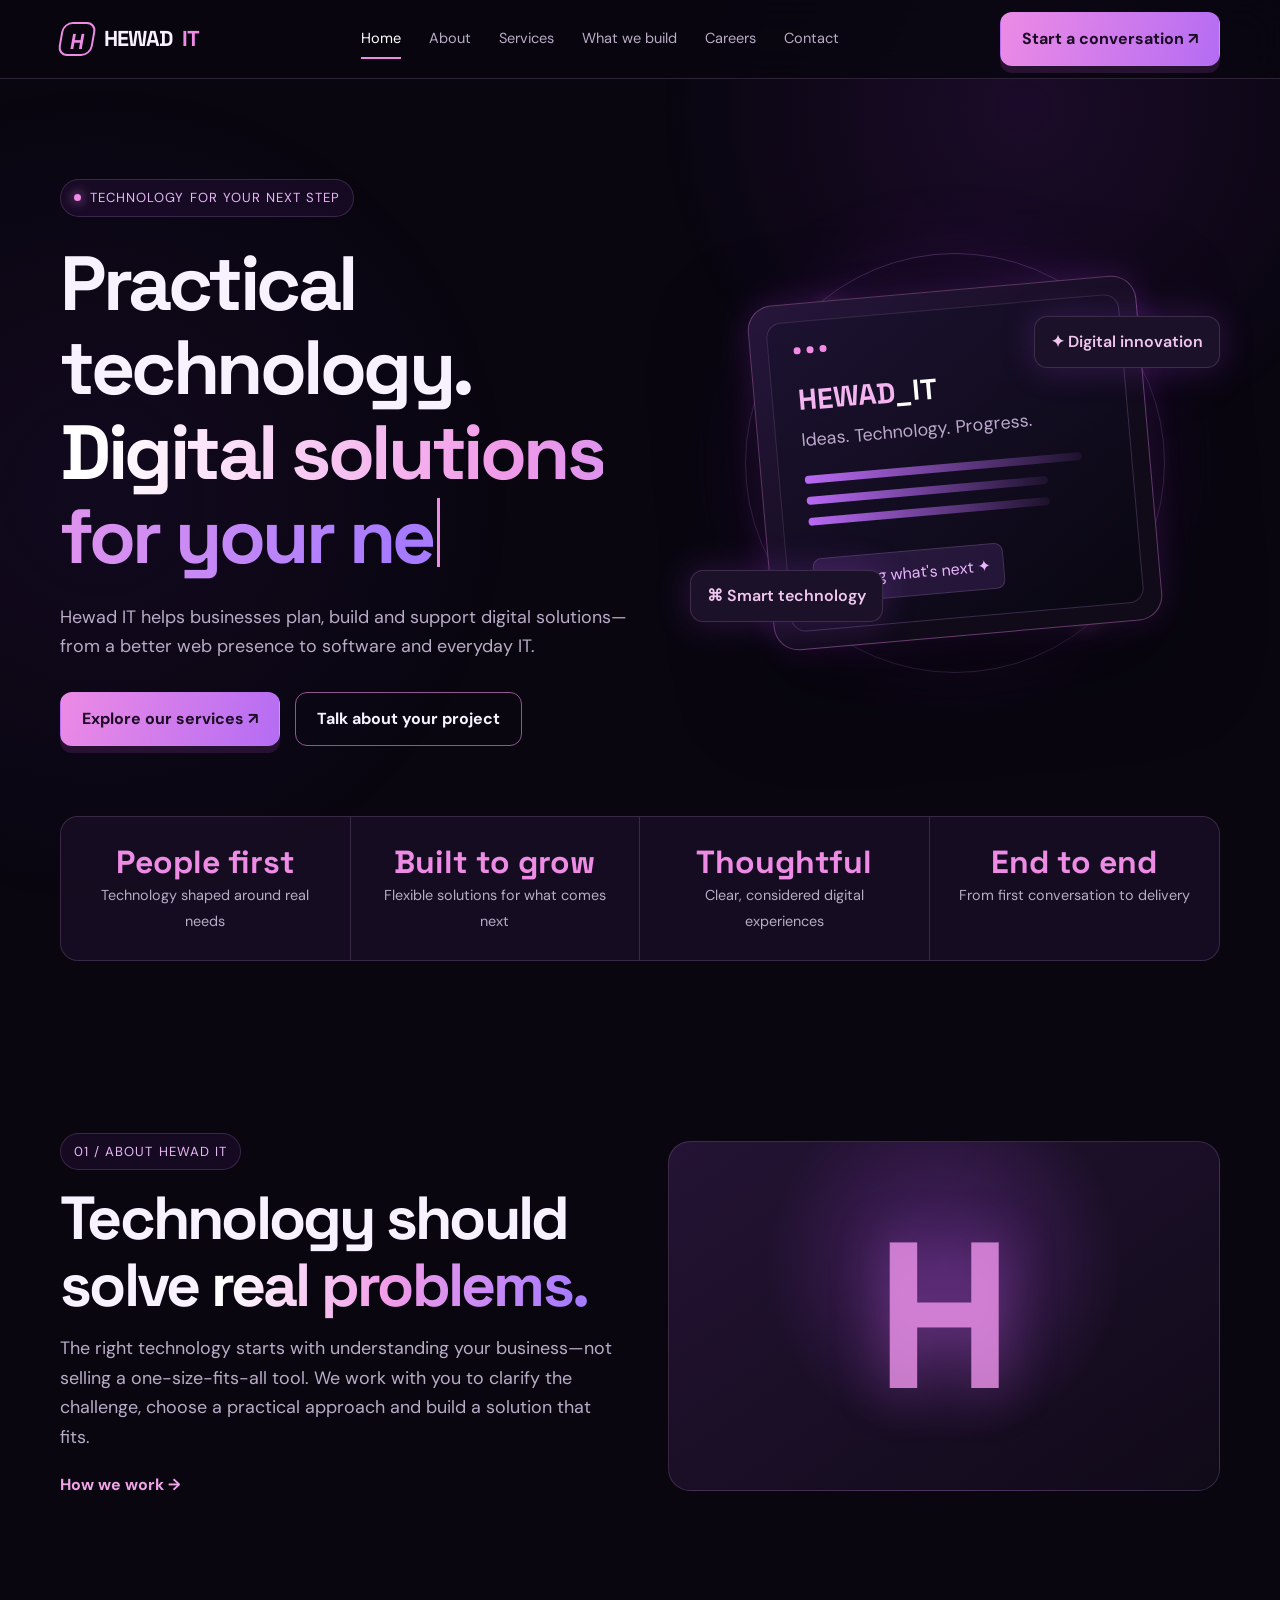
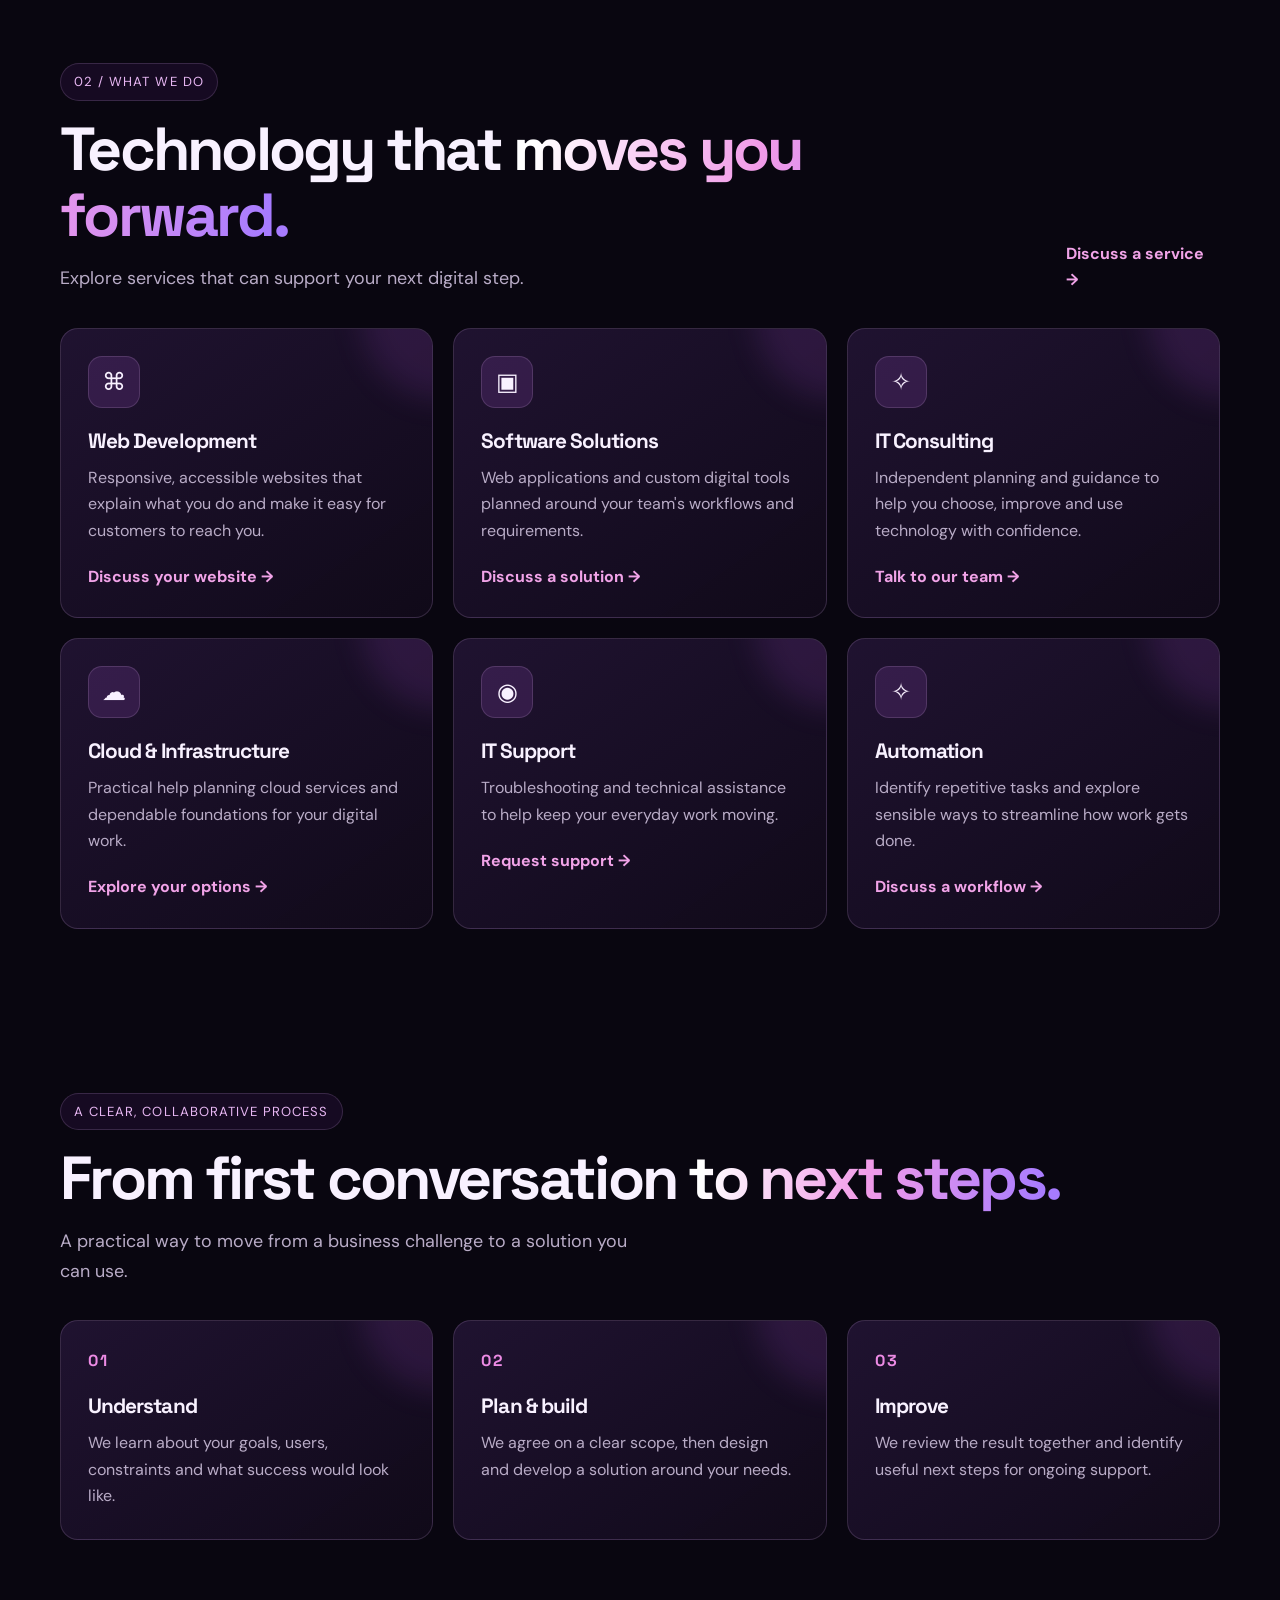
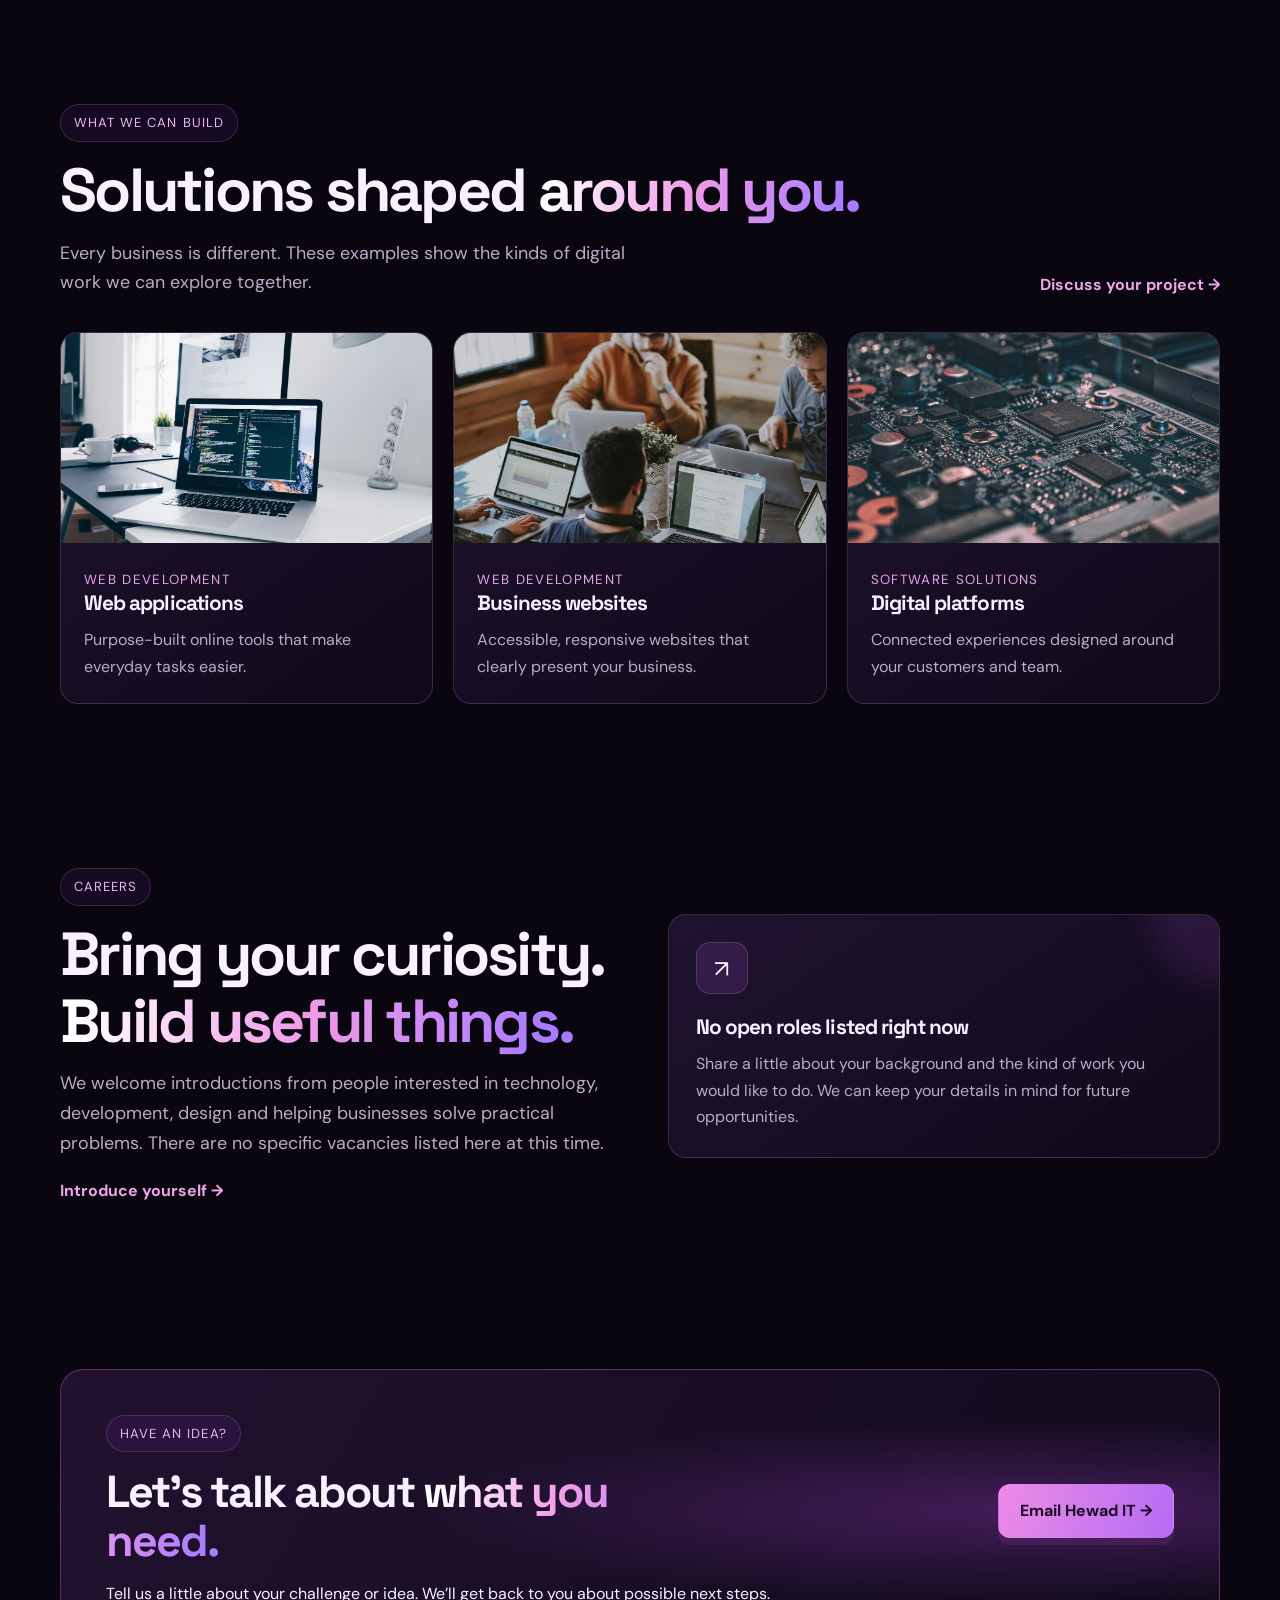
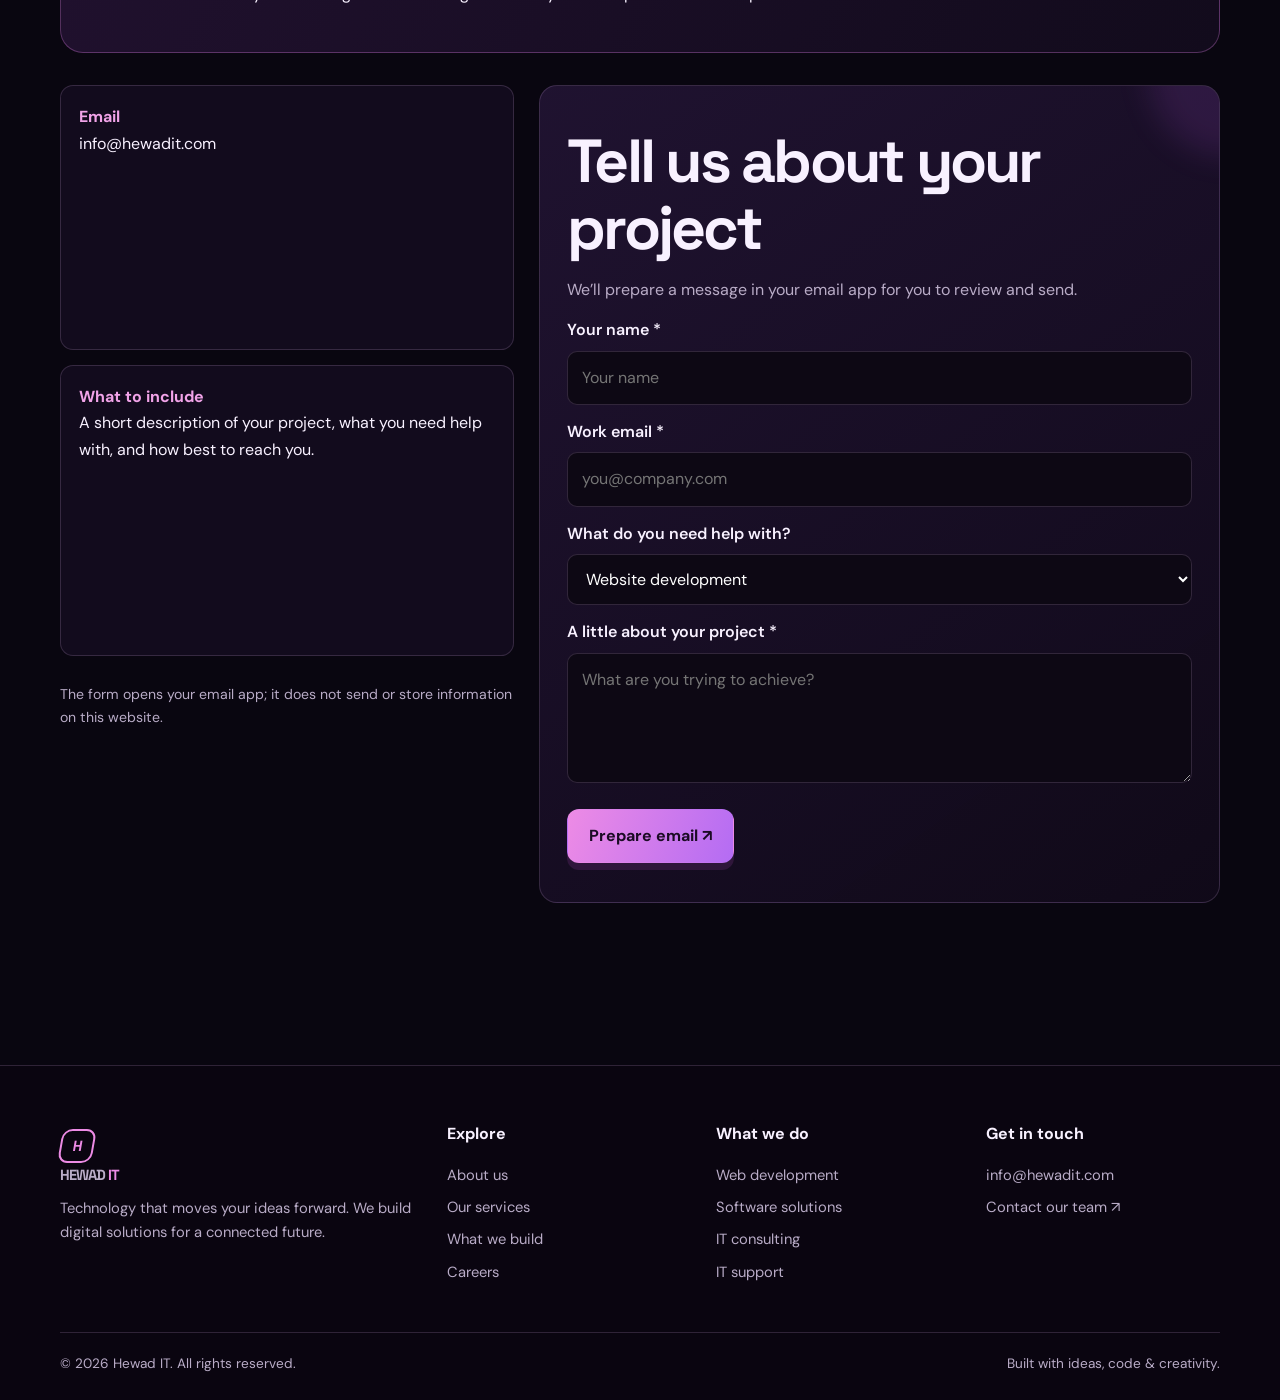
==== index.html @ a05ccffd "Build Hewad IT single-page website Add the animated homepage headline, responsive business sections," ====
<!DOCTYPE html>
<html lang="en">
<head>
    <meta charset="UTF-8">
    <meta name="viewport" content="width=device-width, initial-scale=1.0">
    <meta name="description" content="Hewad IT helps businesses plan, build and support useful digital solutions, from websites and software to IT consulting.">
    <meta name="theme-color" content="#090610">
    <title>Hewad IT | Technology for your next step</title>
    <link rel="stylesheet" href="style.css">
</head>
<body>

<header class="site-header">
    <div class="container navbar">
        <a class="brand" href="#home" aria-label="Hewad IT home">
            <span class="brand-mark">H</span> HEWAD <span>IT</span>
        </a>

        <nav class="nav-links" aria-label="Main navigation">
            <a class="active" href="#home" aria-current="page">Home</a>
            <a href="#about">About</a>
            <a href="#services">Services</a>
            <a href="#work">What we build</a>
            <a href="#careers">Careers</a>
            <a href="#contact">Contact</a>
        </nav>

        <div class="nav-actions">
            <a class="btn" href="#contact">Start a conversation ↗</a>
            <button class="menu-toggle" aria-label="Open menu" aria-expanded="false">☰</button>
        </div>
    </div>
</header>

<main>
    <!-- HERO SECTION -->
    <section class="container hero" id="home">
        <div>
            <span class="eyebrow">
                <i class="dot"></i> Technology for your next step
            </span>

            <h1>
                Practical technology.
                <span class="sr-only">Digital solutions for your next step</span>
                <span
                    class="gradient-text"
                    data-typing
                    data-phrases="Digital solutions for your next step|Smarter ways to work|Technology that moves you forward"
                    aria-hidden="true"
                >Digital solutions for your next step</span><span class="cursor" aria-hidden="true"></span>
            </h1>

            <p>
                Hewad IT helps businesses plan, build and support digital
                solutions—from a better web presence to software and everyday IT.
            </p>

            <div class="hero-buttons">
                <a class="btn" href="#services">Explore our services ↗</a>
                <a class="btn btn-outline" href="#contact">Talk about your project</a>
            </div>
        </div>

        <div class="hero-art">
            <div class="orbit"></div>

            <div class="device">
                <div class="device-screen">
                    <div class="screen-top">
                        <i></i><i></i><i></i>
                    </div>

                    <div class="screen-logo">
                        HEWAD<span>_IT</span>
                    </div>

                    <p>Ideas. Technology. Progress.</p>

                    <div class="code-line"></div>
                    <div class="code-line"></div>
                    <div class="code-line"></div>

                    <div class="screen-chip">
                        Building what's next ✦
                    </div>
                </div>
            </div>

            <div class="floating-tag tag-one">
                ✦ Digital innovation
            </div>

            <div class="floating-tag tag-two">
                ⌘ Smart technology
            </div>
        </div>
    </section>

    <!-- STATISTICS -->
    <div class="container stats" aria-label="How we work">
        <div class="stat">
            <strong>People first</strong>
            <span>Technology shaped around real needs</span>
        </div>

        <div class="stat">
            <strong>Built to grow</strong>
            <span>Flexible solutions for what comes next</span>
        </div>

        <div class="stat">
            <strong>Thoughtful</strong>
            <span>Clear, considered digital experiences</span>
        </div>

        <div class="stat">
            <strong>End to end</strong>
            <span>From first conversation to delivery</span>
        </div>
    </div>

    <!-- ABOUT PREVIEW -->
    <section class="section container" id="about">
        <div class="split reveal">
            <div>
                <span class="eyebrow">01 / About Hewad IT</span>

                <h2>
                    Technology should solve
                    <span class="gradient-text">real problems.</span>
                </h2>

                <p class="section-intro">
                    The right technology starts with understanding your
                    business—not selling a one-size-fits-all tool. We work
                    with you to clarify the challenge, choose a practical
                    approach and build a solution that fits.
                </p>

                <a class="text-link" href="#approach">
                    How we work →
                </a>
            </div>

            <div class="visual-panel">
                <div class="big-h">H</div>
            </div>
        </div>
    </section>

    <!-- SERVICES PREVIEW -->
    <section class="section container" id="services">
        <div class="section-head reveal">
            <div>
                <span class="eyebrow">02 / What we do</span>

                <h2>
                    Technology that
                    <span class="gradient-text">moves you forward.</span>
                </h2>

                <p class="section-intro">
                    Explore services that can support your next digital step.
                </p>
            </div>

            <a class="text-link" href="#contact">Discuss a service →</a>
        </div>

        <div class="grid-3">
            <article class="card reveal">
                <div class="icon-box">⌘</div>
                <h3>Web Development</h3>
                <p>Responsive, accessible websites that explain what you do and make it easy for customers to reach you.</p>
                <a class="text-link" href="#contact">Discuss your website →</a>
            </article>

            <article class="card reveal">
                <div class="icon-box">▣</div>
                <h3>Software Solutions</h3>
                <p>Web applications and custom digital tools planned around your team's workflows and requirements.</p>
                <a class="text-link" href="#contact">Discuss a solution →</a>
            </article>

            <article class="card reveal">
                <div class="icon-box">✧</div>
                <h3>IT Consulting</h3>
                <p>Independent planning and guidance to help you choose, improve and use technology with confidence.</p>
                <a class="text-link" href="#contact">Talk to our team →</a>
            </article>
            <article class="card reveal">
                <div class="icon-box">☁</div>
                <h3>Cloud & Infrastructure</h3>
                <p>Practical help planning cloud services and dependable foundations for your digital work.</p>
                <a class="text-link" href="#contact">Explore your options →</a>
            </article>
            <article class="card reveal">
                <div class="icon-box">◉</div>
                <h3>IT Support</h3>
                <p>Troubleshooting and technical assistance to help keep your everyday work moving.</p>
                <a class="text-link" href="#contact">Request support →</a>
            </article>
            <article class="card reveal">
                <div class="icon-box">✧</div>
                <h3>Automation</h3>
                <p>Identify repetitive tasks and explore sensible ways to streamline how work gets done.</p>
                <a class="text-link" href="#contact">Discuss a workflow →</a>
            </article>
        </div>
    </section>

    <!-- PROJECT PREVIEW -->
    <section class="section container" id="approach">
        <div class="section-head reveal">
            <div>
                <span class="eyebrow">A clear, collaborative process</span>
                <h2>From first conversation <span class="gradient-text">to next steps.</span></h2>
                <p class="section-intro">A practical way to move from a business challenge to a solution you can use.</p>
            </div>
        </div>
        <div class="grid-3 process-grid">
            <article class="card process-card reveal">
                <span class="process-number">01</span>
                <h3>Understand</h3>
                <p>We learn about your goals, users, constraints and what success would look like.</p>
            </article>
            <article class="card process-card reveal">
                <span class="process-number">02</span>
                <h3>Plan & build</h3>
                <p>We agree on a clear scope, then design and develop a solution around your needs.</p>
            </article>
            <article class="card process-card reveal">
                <span class="process-number">03</span>
                <h3>Improve</h3>
                <p>We review the result together and identify useful next steps for ongoing support.</p>
            </article>
        </div>
    </section>

    <section class="section container" id="work">
        <div class="section-head reveal">
            <div>
                <span class="eyebrow">What we can build</span>

                <h2>
                    Solutions shaped
                    <span class="gradient-text">around you.</span>
                </h2>

                <p class="section-intro">
                    Every business is different. These examples show the
                    kinds of digital work we can explore together.
                </p>
            </div>

            <a class="text-link" href="#contact">Discuss your project →</a>
        </div>

        <div class="grid-3">
            <article class="card project-card reveal">
                <div class="project-thumb">
                    <img src="images/computer-workspace.jpg" alt="Laptop showing a software development workspace" loading="lazy">
                </div>
                <div class="project-info">
                    <small>Web development</small>
                    <h3>Web applications</h3>
                    <p>Purpose-built online tools that make everyday tasks easier.</p>
                </div>
            </article>

            <article class="card project-card reveal">
                <div class="project-thumb">
                    <img src="images/computer-team.jpg" alt="Team collaborating around a computer" loading="lazy">
                </div>
                <div class="project-info">
                    <small>Web development</small>
                    <h3>Business websites</h3>
                    <p>Accessible, responsive websites that clearly present your business.</p>
                </div>
            </article>

            <article class="card project-card reveal">
                <div class="project-thumb">
                    <img src="images/computer-hardware.jpg" alt="Close-up of computer hardware and circuit board" loading="lazy">
                </div>
                <div class="project-info">
                    <small>Software solutions</small>
                    <h3>Digital platforms</h3>
                    <p>Connected experiences designed around your customers and team.</p>
                </div>
            </article>
        </div>
    </section>

    <section class="section container" id="careers">
        <div class="split reveal">
            <div>
                <span class="eyebrow">Careers</span>
                <h2>Bring your curiosity. <span class="gradient-text">Build useful things.</span></h2>
                <p class="section-intro">We welcome introductions from people interested in technology, development, design and helping businesses solve practical problems. There are no specific vacancies listed here at this time.</p>
                <a class="text-link" href="#contact">Introduce yourself →</a>
            </div>
            <div class="card career-card">
                <div class="icon-box">↗</div>
                <h3>No open roles listed right now</h3>
                <p>Share a little about your background and the kind of work you would like to do. We can keep your details in mind for future opportunities.</p>
            </div>
        </div>
    </section>

    <section class="section container" id="contact">
        <div class="cta reveal">
            <div>
                <span class="eyebrow">Have an idea?</span>

                <h2>
                    Let's talk about
                    <span class="gradient-text">what you need.</span>
                </h2>

                <p>
                    Tell us a little about your challenge or idea. We’ll get back to you about possible next steps.
                </p>
            </div>

            <a class="btn" href="mailto:info@hewadit.com?subject=Project%20enquiry">
                Email Hewad IT →
            </a>
        </div>
        <div class="contact-layout contact-section">
            <div class="contact-list reveal">
                <div class="contact-line">
                    <b>Email</b>
                    <a href="mailto:info@hewadit.com">info@hewadit.com</a>
                </div>
                <div class="contact-line">
                    <b>What to include</b>
                    <span>A short description of your project, what you need help with, and how best to reach you.</span>
                </div>
                <p class="form-note">The form opens your email app; it does not send or store information on this website.</p>
            </div>
            <form class="card form-card reveal" id="contactForm">
                <h2>Tell us about your project</h2>
                <p>We’ll prepare a message in your email app for you to review and send.</p>
                <label for="name">Your name *</label>
                <input id="name" name="name" autocomplete="name" required placeholder="Your name">
                <label for="email">Work email *</label>
                <input id="email" name="email" type="email" autocomplete="email" required placeholder="you@company.com">
                <label for="subject">What do you need help with?</label>
                <select id="subject" name="subject">
                    <option>Website development</option>
                    <option>Software solution</option>
                    <option>IT consulting</option>
                    <option>Cloud or IT support</option>
                    <option>Career enquiry</option>
                    <option>Other enquiry</option>
                </select>
                <label for="message">A little about your project *</label>
                <textarea id="message" name="message" required placeholder="What are you trying to achieve?"></textarea>
                <button class="btn" type="submit" style="margin-top:18px">Prepare email ↗</button>
                <p class="form-status" role="status" aria-live="polite"></p>
            </form>
        </div>
    </section>
</main>

<!-- FOOTER -->
<footer class="site-footer">
    <div class="container">
        <div class="footer-grid">
            <div>
                <a class="brand" href="#home" aria-label="Hewad IT home">
                    <span class="brand-mark">H</span> HEWAD <span>IT</span>
                </a>

                <p>
                    Technology that moves your ideas forward.
                    We build digital solutions for a connected future.
                </p>
            </div>

            <div>
                <h4>Explore</h4>
                <a href="#about">About us</a>
                <a href="#services">Our services</a>
                <a href="#work">What we build</a>
                <a href="#careers">Careers</a>
            </div>

            <div>
                <h4>What we do</h4>
                <a href="#services">Web development</a>
                <a href="#services">Software solutions</a>
                <a href="#services">IT consulting</a>
                <a href="#services">IT support</a>
            </div>

            <div>
                <h4>Get in touch</h4>
                <a href="mailto:info@hewadit.com">info@hewadit.com</a>
                <a href="#contact">Contact our team ↗</a>
            </div>
        </div>

        <div class="footer-bottom">
            <span>© <span data-year></span> Hewad IT. All rights reserved.</span>
            <span>Built with ideas, code & creativity.</span>
        </div>
    </div>
</footer>

<script src="main.js" defer></script>
</body>
</html>
---- style.css ----
@import url('https://fonts.googleapis.com/css2?family=DM+Sans:wght@400;500;600;700&family=Space+Grotesk:wght@400;500;600;700&display=swap');

:root {
    --bg: #090610;
    --panel: #140d20;
    --panel2: #1c112b;
    --text: #f8f1ff;
    --muted: #b9acc7;
    --pink: #ed8be5;
    --purple: #a855f7;
    --line: rgba(236,190,255,.16);
    --glow: 0 0 35px rgba(181,72,255,.22);
}

* {
    box-sizing: border-box;
    margin: 0;
    padding: 0;
}

html {
    scroll-behavior: smooth;
    scroll-padding-top: 90px;
}

body {
    font-family: 'DM Sans', sans-serif;
    background: var(--bg);
    color: var(--text);
    line-height: 1.65;
    overflow-x: hidden;
}

body:before {
    content: "";
    position: fixed;
    inset: 0;
    pointer-events: none;
    z-index: -1;
    background:
        radial-gradient(circle at 80% 12%, rgba(114,35,158,.18), transparent 28%),
        radial-gradient(circle at 8% 55%, rgba(71,28,115,.15), transparent 32%);
}

a {
    color: inherit;
    text-decoration: none;
}

:focus-visible {
    outline: 3px solid var(--pink);
    outline-offset: 4px;
}

button, input, textarea, select {
    font: inherit;
}

.container {
    width: min(1160px, calc(100% - 48px));
    margin: auto;
}

/* NAVIGATION */

.site-header {
    position: sticky;
    top: 0;
    z-index: 100;
    background: rgba(9,6,16,.84);
    backdrop-filter: blur(18px);
    border-bottom: 1px solid var(--line);
}

.navbar {
    min-height: 78px;
    display: flex;
    align-items: center;
    justify-content: space-between;
    gap: 25px;
}

.brand {
    font-family: 'Space Grotesk';
    font-size: 1.35rem;
    font-weight: 700;
    letter-spacing: -1px;
    display: flex;
    align-items: center;
    gap: 10px;
    white-space: nowrap;
}

.brand-mark {
    width: 34px;
    height: 34px;
    border: 2px solid var(--pink);
    border-radius: 10px;
    display: grid;
    place-items: center;
    color: var(--pink);
    font-weight: 700;
    transform: skew(-10deg);
}

.brand span:last-child {
    color: var(--pink);
}

.nav-links {
    display: flex;
    align-items: center;
    gap: 28px;
}

.nav-links a {
    font-size: .91rem;
    color: var(--muted);
    transition: .25s;
    position: relative;
}

.nav-links a:after {
    content: "";
    position: absolute;
    left: 0;
    bottom: -8px;
    width: 0;
    height: 2px;
    background: var(--pink);
    transition: .25s;
}

.nav-links a:hover,
.nav-links a.active {
    color: white;
}

.nav-links a:hover:after,
.nav-links a.active:after {
    width: 100%;
}

.nav-actions {
    display: flex;
    align-items: center;
    gap: 12px;
}

.menu-toggle {
    display: none;
    background: none;
    border: 1px solid var(--line);
    color: white;
    border-radius: 10px;
    padding: 8px 12px;
    font-size: 1.2rem;
}

/* BUTTONS */

.btn {
    display: inline-flex;
    align-items: center;
    justify-content: center;
    gap: 10px;
    padding: 13px 21px;
    border-radius: 12px;
    background: linear-gradient(110deg,var(--pink),#b46cf3);
    color: #1b0b24;
    font-weight: 700;
    border: 1px solid transparent;
    box-shadow: 0 7px 0 rgba(116,48,130,.28);
    transition: transform .25s, box-shadow .25s, filter .25s;
    cursor: pointer;
}

.btn:hover {
    transform: translateY(-5px);
    box-shadow: 0 12px 28px rgba(210,99,236,.25);
    filter: brightness(1.08);
}

.btn-outline {
    background: transparent;
    color: var(--text);
    border-color: rgba(237,139,229,.6);
    box-shadow: none;
}

.btn-outline:hover {
    background: rgba(237,139,229,.1);
    box-shadow: var(--glow);
}

/* HERO */

.hero {
    padding: 100px 0 70px;
    min-height: 650px;
    display: grid;
    grid-template-columns: 1.05fr .95fr;
    align-items: center;
    gap: 45px;
}

.eyebrow {
    display: inline-flex;
    align-items: center;
    gap: 9px;
    border: 1px solid var(--line);
    background: rgba(181,72,255,.08);
    border-radius: 30px;
    padding: 7px 13px;
    color: #e8b7f3;
    font-size: .82rem;
    letter-spacing: .08em;
    text-transform: uppercase;
}

.dot {
    width: 7px;
    height: 7px;
    border-radius: 50%;
    background: var(--pink);
    box-shadow: 0 0 12px var(--pink);
}

h1, h2, h3 {
    font-family: 'Space Grotesk', sans-serif;
    line-height: 1.1;
    letter-spacing: -.045em;
}

.hero h1 {
    font-size: clamp(2.8rem,6vw,5.3rem);
    margin: 24px 0;
}

.gradient-text {
    background: linear-gradient(100deg,#fff 5%,#f19be8 48%,#a77bff 95%);
    background-clip: text;
    -webkit-background-clip: text;
    color: transparent;
}

.sr-only {
    position: absolute;
    width: 1px;
    height: 1px;
    padding: 0;
    margin: -1px;
    overflow: hidden;
    clip: rect(0,0,0,0);
    white-space: nowrap;
    border: 0;
}

.hero p,
.section-intro {
    font-size: 1.12rem;
    color: var(--muted);
    max-width: 590px;
}

.hero-buttons {
    display: flex;
    flex-wrap: wrap;
    gap: 15px;
    margin-top: 30px;
}

/* HERO ANIMATION */

.hero-art {
    min-height: 420px;
    position: relative;
    display: grid;
    place-items: center;
}

.orbit {
    position: absolute;
    width: min(420px,90%);
    aspect-ratio: 1;
    border: 1px solid rgba(214,135,255,.25);
    border-radius: 50%;
    box-shadow: 0 0 80px rgba(151,54,227,.13),
                inset 0 0 70px rgba(151,54,227,.1);
    animation: spin 28s linear infinite;
}

.orbit:before,
.orbit:after {
    content: "";
    position: absolute;
    width: 13px;
    height: 13px;
    border-radius: 50%;
    background: var(--pink);
    box-shadow: 0 0 22px var(--pink);
}

.orbit:before {
    top: 13%;
    left: 19%;
}

.orbit:after {
    bottom: 12%;
    right: 17%;
    background: #9d8bff;
}

.device {
    width: min(390px,92%);
    padding: 17px;
    border: 1px solid rgba(237,139,229,.35);
    border-radius: 25px;
    background: linear-gradient(145deg,#26163b,#100a19 70%);
    box-shadow: 0 35px 90px rgba(0,0,0,.55),var(--glow);
    transform: rotate(-5deg);
    position: relative;
    z-index: 2;
    animation: float 5s ease-in-out infinite;
}

.device-screen {
    border-radius: 15px;
    background: linear-gradient(145deg,#1c1230,#090711);
    padding: 25px;
    min-height: 250px;
    border: 1px solid var(--line);
}

.screen-top {
    display: flex;
    gap: 6px;
    margin-bottom: 28px;
}

.screen-top i {
    width: 7px;
    height: 7px;
    border-radius: 50%;
    background: #f18be7;
}

.screen-logo {
    font: 700 1.8rem 'Space Grotesk';
    color: #f3b4ef;
}

.screen-logo span {
    color: white;
}

.device-screen p {
    color: #bba8cb;
    margin: 8px 0 20px;
}

.code-line {
    height: 8px;
    border-radius: 8px;
    background: linear-gradient(90deg,#b96af4,rgba(185,106,244,.08));
    margin: 13px 0;
    width: 80%;
}

.code-line:nth-child(3) {
    width: 58%;
}

.code-line:nth-child(4) {
    width: 92%;
}

.screen-chip {
    display: inline-block;
    margin-top: 20px;
    padding: 9px 13px;
    border-radius: 9px;
    background: rgba(170,95,235,.15);
    color: #e9b5ff;
    border: 1px solid var(--line);
}

.floating-tag {
    position: absolute;
    z-index: 3;
    padding: 12px 16px;
    background: #1b1128;
    border: 1px solid var(--line);
    border-radius: 13px;
    box-shadow: var(--glow);
    color: #f1c6f1;
    font-weight: 600;
    animation: float 4s ease-in-out infinite;
}

.tag-one {
    top: 15%;
    right: 0;
}

.tag-two {
    bottom: 12%;
    left: 0;
    animation-delay: 1s;
}

/* STATISTICS */

.stats {
    display: grid;
    grid-template-columns: repeat(4,1fr);
    border: 1px solid var(--line);
    border-radius: 18px;
    background: rgba(26,15,39,.75);
    margin: 0 auto 90px;
    overflow: hidden;
}

.stat {
    padding: 25px;
    text-align: center;
    border-right: 1px solid var(--line);
}

.stat:last-child {
    border: 0;
}

.stat strong {
    display: block;
    font: 700 2rem 'Space Grotesk';
    color: var(--pink);
}

.stat span {
    color: var(--muted);
    font-size: .9rem;
}

/* SECTIONS */

.section {
    padding: 82px 0;
}

.section-head {
    display: flex;
    justify-content: space-between;
    align-items: end;
    gap: 25px;
    margin-bottom: 34px;
}

.section h2,
.page-hero h1 {
    font-size: clamp(2.2rem,4.8vw,3.8rem);
    margin: 15px 0;
}

.grid-3 {
    display: grid;
    grid-template-columns: repeat(3,1fr);
    gap: 20px;
}

.grid-2 {
    display: grid;
    grid-template-columns: repeat(2,1fr);
    gap: 22px;
}

/* CARDS AND HOVER EFFECTS */

.card {
    background: linear-gradient(145deg,rgba(34,20,51,.92),rgba(17,10,26,.95));
    border: 1px solid var(--line);
    border-radius: 18px;
    padding: 27px;
    transition: transform .3s,border-color .3s,box-shadow .3s;
    position: relative;
    overflow: hidden;
}

.card:before {
    content: "";
    position: absolute;
    width: 160px;
    height: 160px;
    right: -90px;
    top: -90px;
    border-radius: 50%;
    background: rgba(196,89,242,.12);
    filter: blur(15px);
    transition: .35s;
}

.card:hover {
    transform: translateY(-9px);
    border-color: rgba(237,139,229,.65);
    box-shadow: var(--glow);
}

.card:hover:before {
    transform: scale(1.7);
}

.icon-box {
    width: 52px;
    height: 52px;
    border-radius: 14px;
    display: grid;
    place-items: center;
    background: rgba(195,103,245,.14);
    border: 1px solid var(--line);
    font-size: 1.5rem;
    margin-bottom: 22px;
}

.card h3 {
    font-size: 1.3rem;
    margin-bottom: 12px;
}

.card p {
    color: var(--muted);
}

.text-link {
    display: inline-flex;
    gap: 8px;
    color: #f1a3e8;
    font-weight: 700;
    margin-top: 20px;
    transition: gap .2s;
}

.text-link:hover {
    gap: 14px;
}

/* ABOUT SECTION */

.split {
    display: grid;
    grid-template-columns: 1fr 1fr;
    gap: 55px;
    align-items: center;
}

.process-card {
    min-height: 220px;
}

.process-number {
    display: inline-block;
    color: var(--pink);
    font: 700 1rem 'Space Grotesk', sans-serif;
    letter-spacing: .12em;
    margin-bottom: 24px;
}

.career-card {
    align-self: center;
}

.visual-panel {
    min-height: 350px;
    border: 1px solid var(--line);
    border-radius: 22px;
    background:
        radial-gradient(circle at 50% 35%,rgba(173,76,233,.3),transparent 50%),
        linear-gradient(145deg,#241334,#100a18);
    display: grid;
    place-items: center;
    position: relative;
    overflow: hidden;
}

.visual-panel .big-h {
    font: 700 clamp(7rem,18vw,13rem) 'Space Grotesk';
    color: rgba(238,148,235,.8);
    text-shadow: 0 0 55px rgba(211,105,242,.4);
}

/* PROJECTS */

.project-card {
    padding: 0;
}

.project-thumb {
    height: 210px;
    background: linear-gradient(135deg,#28123e,#57317a 55%,#130b20);
    position: relative;
    overflow: hidden;
}

.project-thumb img {
    display: block;
    width: 100%;
    height: 100%;
    object-fit: cover;
    transition: transform .5s ease;
}

.project-card:hover .project-thumb img {
    transform: scale(1.05);
}

.project-thumb:after {
    content: "";
    position: absolute;
    inset: 0;
    background: linear-gradient(120deg,transparent,rgba(255,255,255,.12),transparent);
    transform: translateX(-100%);
    transition: .6s;
}

.project-card:hover .project-thumb:after {
    transform: translateX(100%);
}

.project-info {
    padding: 23px;
}

.project-info small {
    color: #e8a4e7;
    text-transform: uppercase;
    letter-spacing: .1em;
}

/* CALL TO ACTION */

.cta {
    padding: 45px;
    border: 1px solid rgba(230,132,239,.3);
    border-radius: 23px;
    background:
        radial-gradient(ellipse at 85% 50%,rgba(174,65,222,.3),transparent 45%),
        linear-gradient(120deg,#21112f,#120b1c);
    display: flex;
    justify-content: space-between;
    align-items: center;
    gap: 25px;
}

.cta h2 {
    font-size: clamp(1.8rem,4vw,2.8rem);
    max-width: 620px;
}

/* INNER PAGE HEADERS */

.page-hero {
    padding: 90px 0 55px;
    text-align: center;
}

.page-hero .section-intro {
    margin: 0 auto;
}

.breadcrumb {
    color: var(--muted);
    font-size: .9rem;
    margin-bottom: 20px;
}

/* TEAM */

.team-card {
    text-align: center;
}

.avatar {
    width: 86px;
    height: 86px;
    margin: 0 auto 17px;
    border-radius: 50%;
    display: grid;
    place-items: center;
    background: linear-gradient(135deg,#e98be2,#8050cf);
    font-size: 2rem;
    color: #160b20;
}

/* PROJECT FILTERS */

.filter-bar {
    display: flex;
    gap: 10px;
    flex-wrap: wrap;
    margin-bottom: 25px;
}

.filter-btn {
    padding: 9px 16px;
    background: transparent;
    color: var(--muted);
    border: 1px solid var(--line);
    border-radius: 30px;
    cursor: pointer;
    transition: .2s;
}

.filter-btn.active,
.filter-btn:hover {
    background: #e99be6;
    color: #190b21;
    border-color: #e99be6;
}

/* FAQ */

.faq-item {
    border-bottom: 1px solid var(--line);
}

.faq-question {
    width: 100%;
    background: none;
    border: 0;
    color: white;
    text-align: left;
    padding: 22px 0;
    display: flex;
    justify-content: space-between;
    gap: 20px;
    cursor: pointer;
    font-size: 1.08rem;
}

.faq-question span:last-child {
    color: var(--pink);
    font-size: 1.4rem;
}

.faq-answer {
    max-height: 0;
    overflow: hidden;
    color: var(--muted);
    transition: max-height .35s,padding .35s;
}

.faq-item.open .faq-answer {
    padding: 0 35px 20px 0;
}

/* CONTACT */

.contact-layout {
    display: grid;
    grid-template-columns: .8fr 1.2fr;
    gap: 25px;
}

.contact-section {
    margin-top: 32px;
}

.contact-list {
    display: grid;
    gap: 15px;
}

.contact-line {
    padding: 18px;
    border: 1px solid var(--line);
    border-radius: 13px;
    background: rgba(26,15,39,.6);
}

.contact-line b {
    display: block;
    color: #f1a3e8;
}

.form-card label {
    display: block;
    font-weight: 600;
    margin: 14px 0 7px;
}

.form-card input,
.form-card textarea,
.form-card select {
    width: 100%;
    padding: 13px 14px;
    background: #0d0814;
    border: 1px solid var(--line);
    border-radius: 10px;
    color: white;
    outline: none;
}

.form-card input:focus,
.form-card textarea:focus {
    border-color: var(--pink);
    box-shadow: 0 0 0 3px rgba(237,139,229,.1);
}

.form-card textarea {
    min-height: 130px;
    resize: vertical;
}

.form-card input:focus,
.form-card textarea:focus,
.form-card select:focus {
    border-color: var(--pink);
    box-shadow: 0 0 0 3px rgba(237,139,229,.1);
}

.form-card select option {
    background: var(--panel);
    color: var(--text);
}

.form-status,
.form-note {
    margin-top: 12px;
    color: var(--muted);
    font-size: .88rem;
}

[hidden] {
    display: none !important;
}

/* FOOTER */

.site-footer {
    border-top: 1px solid var(--line);
    padding: 55px 0 25px;
    margin-top: 80px;
    background: rgba(12,7,18,.7);
}

.footer-grid {
    display: grid;
    grid-template-columns: 1.5fr 1fr 1fr 1fr;
    gap: 35px;
}

.footer-grid h4 {
    margin-bottom: 15px;
}

.footer-grid p,
.footer-grid a {
    color: var(--muted);
    font-size: .92rem;
}

.footer-grid a {
    display: block;
    margin: 8px 0;
    transition: .2s;
}

.footer-grid a:hover {
    color: var(--pink);
    transform: translateX(3px);
}

.footer-bottom {
    display: flex;
    justify-content: space-between;
    gap: 15px;
    border-top: 1px solid var(--line);
    margin-top: 40px;
    padding-top: 20px;
    color: var(--muted);
    font-size: .85rem;
}

/* SCROLL ANIMATION */

.js .reveal {
    opacity: 0;
    transform: translateY(28px);
    transition: opacity .7s ease,transform .7s ease;
}

.js .reveal.visible {
    opacity: 1;
    transform: none;
}

/* TYPING CURSOR */

.cursor {
    display: inline-block;
    width: 3px;
    height: .9em;
    background: var(--pink);
    margin-left: 4px;
    vertical-align: -.05em;
    animation: blink .8s steps(2) infinite;
}

/* KEYFRAMES */

@keyframes blink {
    50% { opacity: 0; }
}

@keyframes float {
    50% { transform: translateY(-13px) rotate(-3deg); }
}

@keyframes spin {
    to { transform: rotate(360deg); }
}

/* TABLET RESPONSIVE */

@media(max-width:900px) {
    .nav-links {
        gap: 15px;
    }

    .nav-links a {
        font-size: .82rem;
    }

    .hero {
        gap: 20px;
    }

    .grid-3 {
        grid-template-columns: repeat(2,1fr);
    }

    .footer-grid {
        grid-template-columns: repeat(2,1fr);
    }
}

/* MOBILE RESPONSIVE */

@media(max-width:700px) {
    .container {
        width: min(100% - 32px,560px);
    }

    .navbar {
        min-height: 68px;
    }

    .menu-toggle {
        display: block;
    }

    .nav-actions>.btn {
        display: none;
    }

    .nav-links {
        display: none;
        position: absolute;
        top: 68px;
        left: 0;
        right: 0;
        background: #100a18;
        padding: 22px 25px 28px;
        border-bottom: 1px solid var(--line);
        flex-direction: column;
        align-items: flex-start;
    }

    .nav-links.open {
        display: flex;
    }

    .nav-links a {
        font-size: 1rem;
    }

    .hero {
        padding: 65px 0 45px;
        grid-template-columns: 1fr;
        min-height: auto;
    }

    .hero-art {
        min-height: 340px;
    }

    .stats {
        grid-template-columns: repeat(2,1fr);
        margin-bottom: 45px;
    }

    .stat:nth-child(2) {
        border-right: 0;
    }

    .stat:nth-child(-n+2) {
        border-bottom: 1px solid var(--line);
    }

    .stat {
        padding: 18px 10px;
    }

    .stat strong {
        font-size: 1.6rem;
    }

    .section {
        padding: 60px 0;
    }

    .section-head {
        display: block;
    }

    .grid-3,
    .grid-2,
    .split,
    .contact-layout {
        grid-template-columns: 1fr;
    }

    .split {
        gap: 25px;
    }

    .cta {
        display: block;
        padding: 28px;
    }

    .cta .btn {
        margin-top: 22px;
    }

    .page-hero {
        padding: 65px 0 35px;
    }

    .footer-grid {
        grid-template-columns: 1fr 1fr;
        gap: 25px;
    }

    .footer-bottom {
        display: block;
    }

    .footer-bottom span {
        display: block;
        margin-top: 8px;
    }
}

/* ACCESSIBILITY */

@media(prefers-reduced-motion:reduce) {
    *,
    *:before,
    *:after {
        scroll-behavior: auto !important;
        animation-duration: .01ms !important;
        transition-duration: .01ms !important;
    }
}
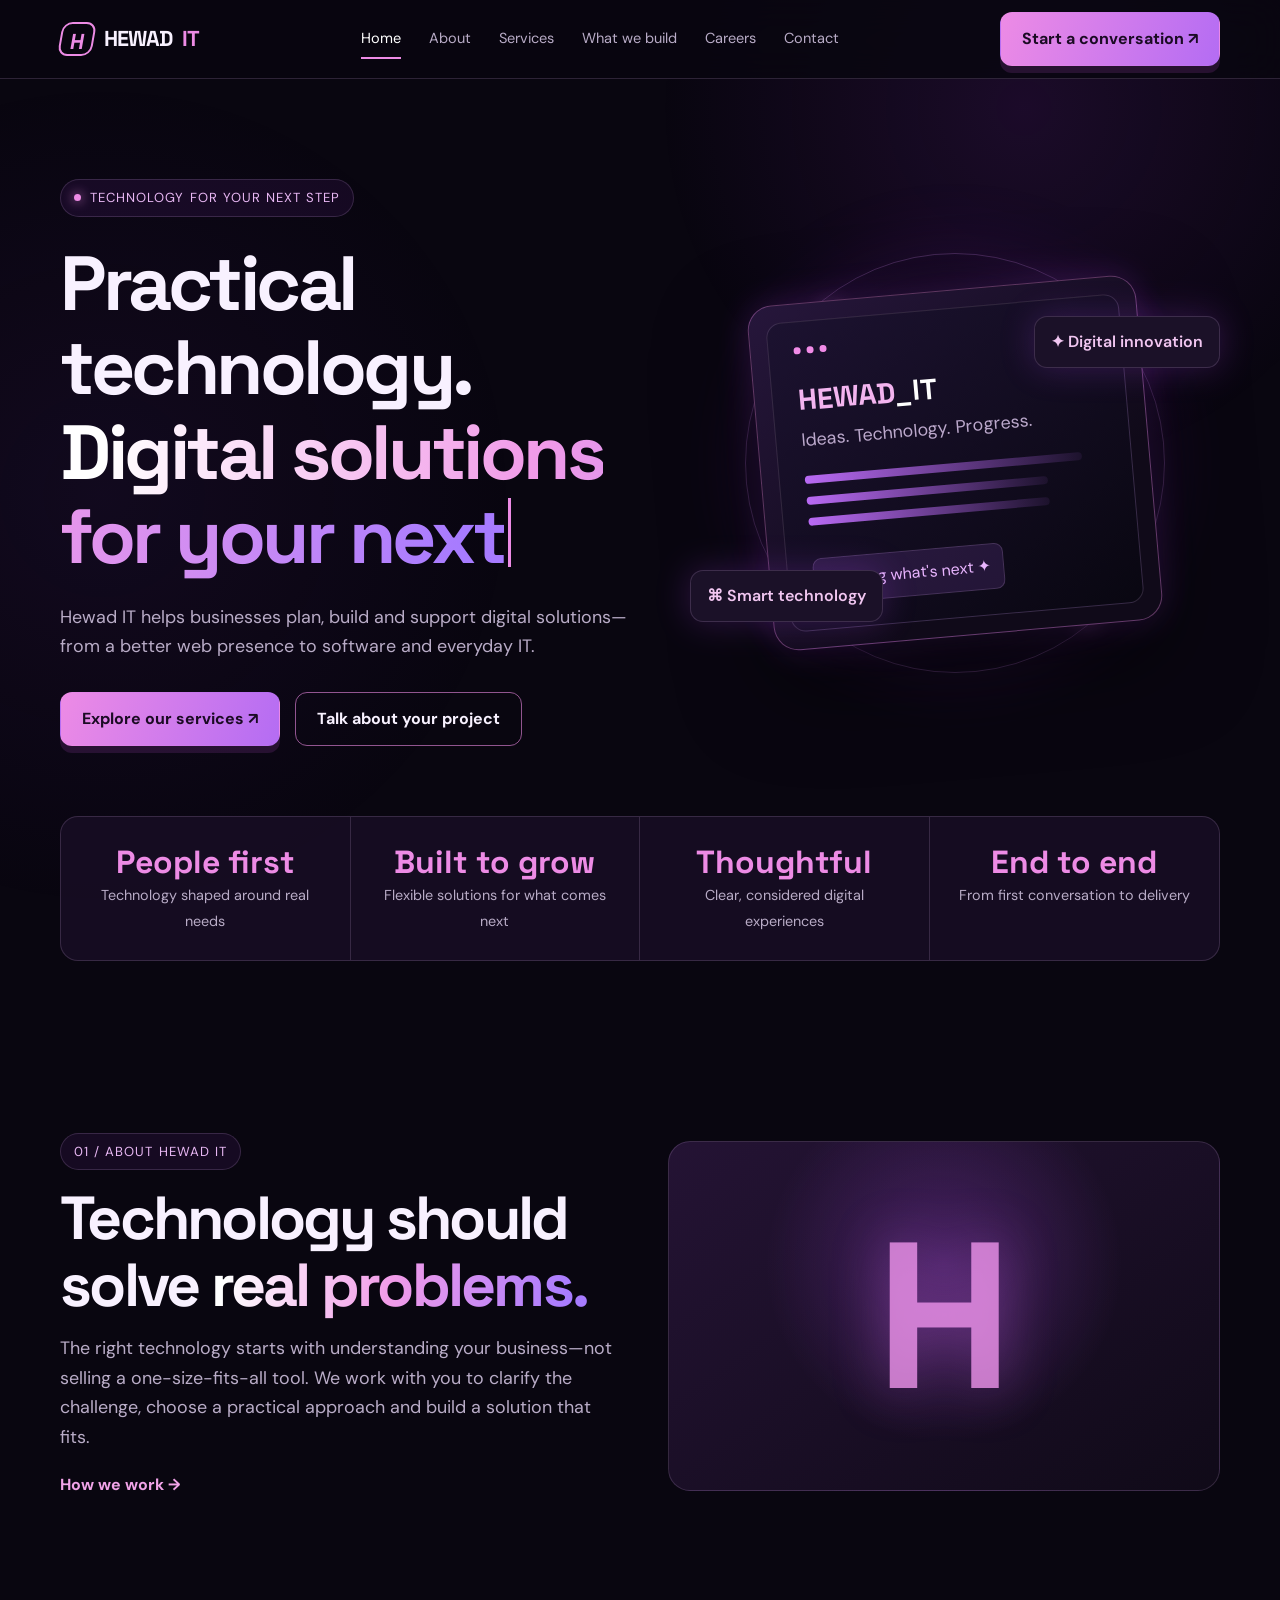
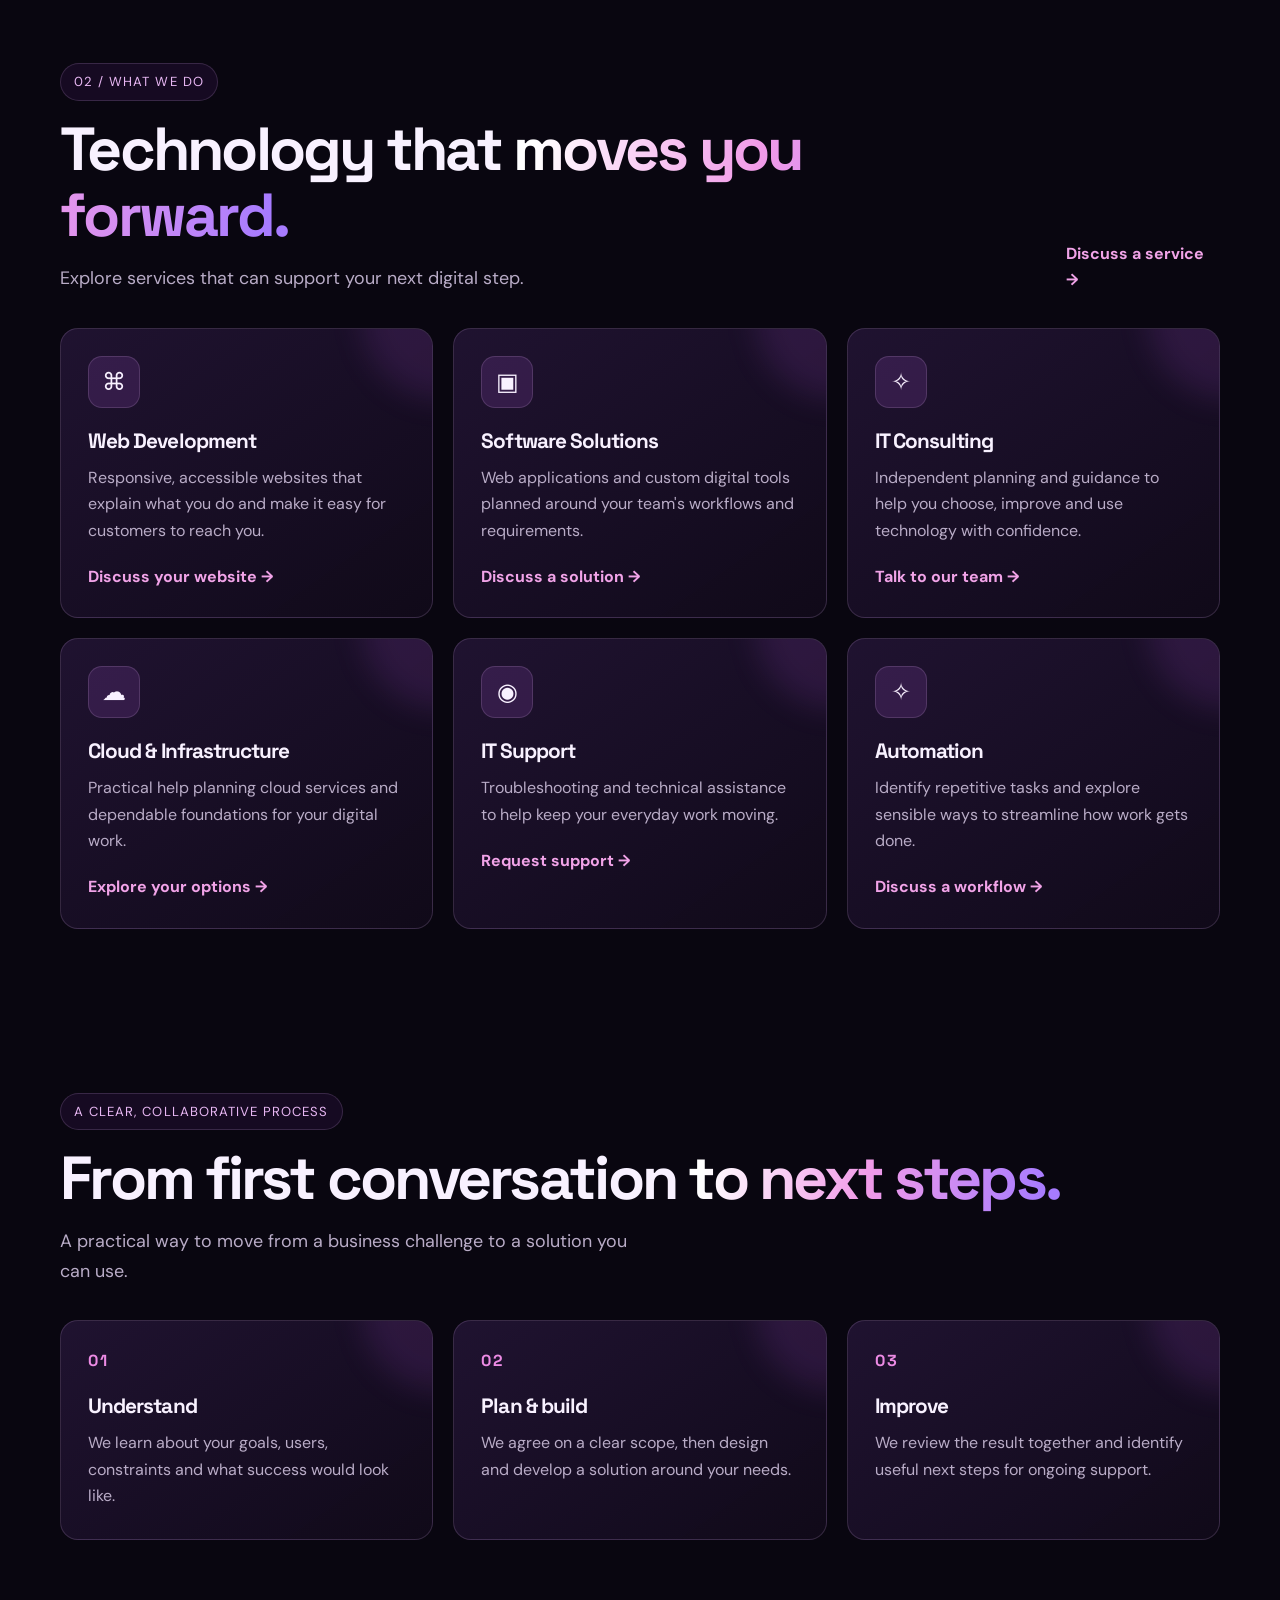
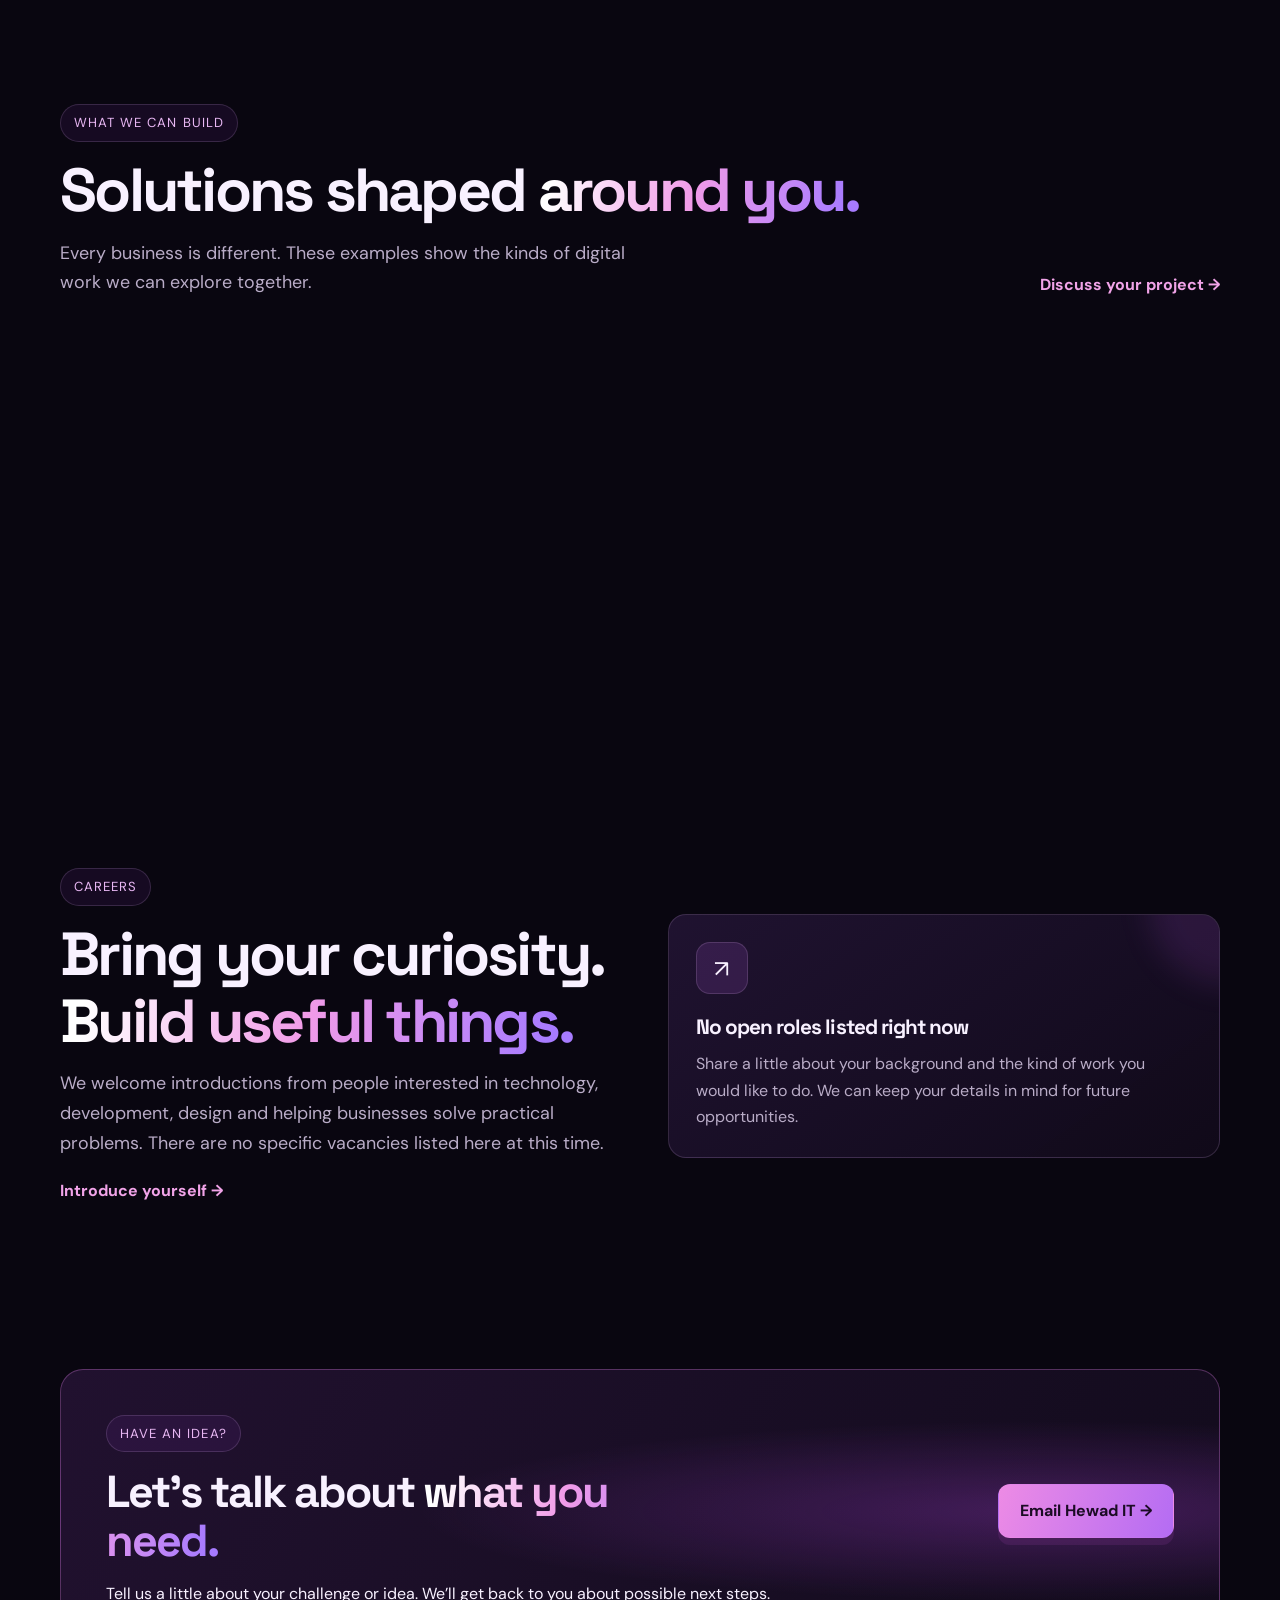
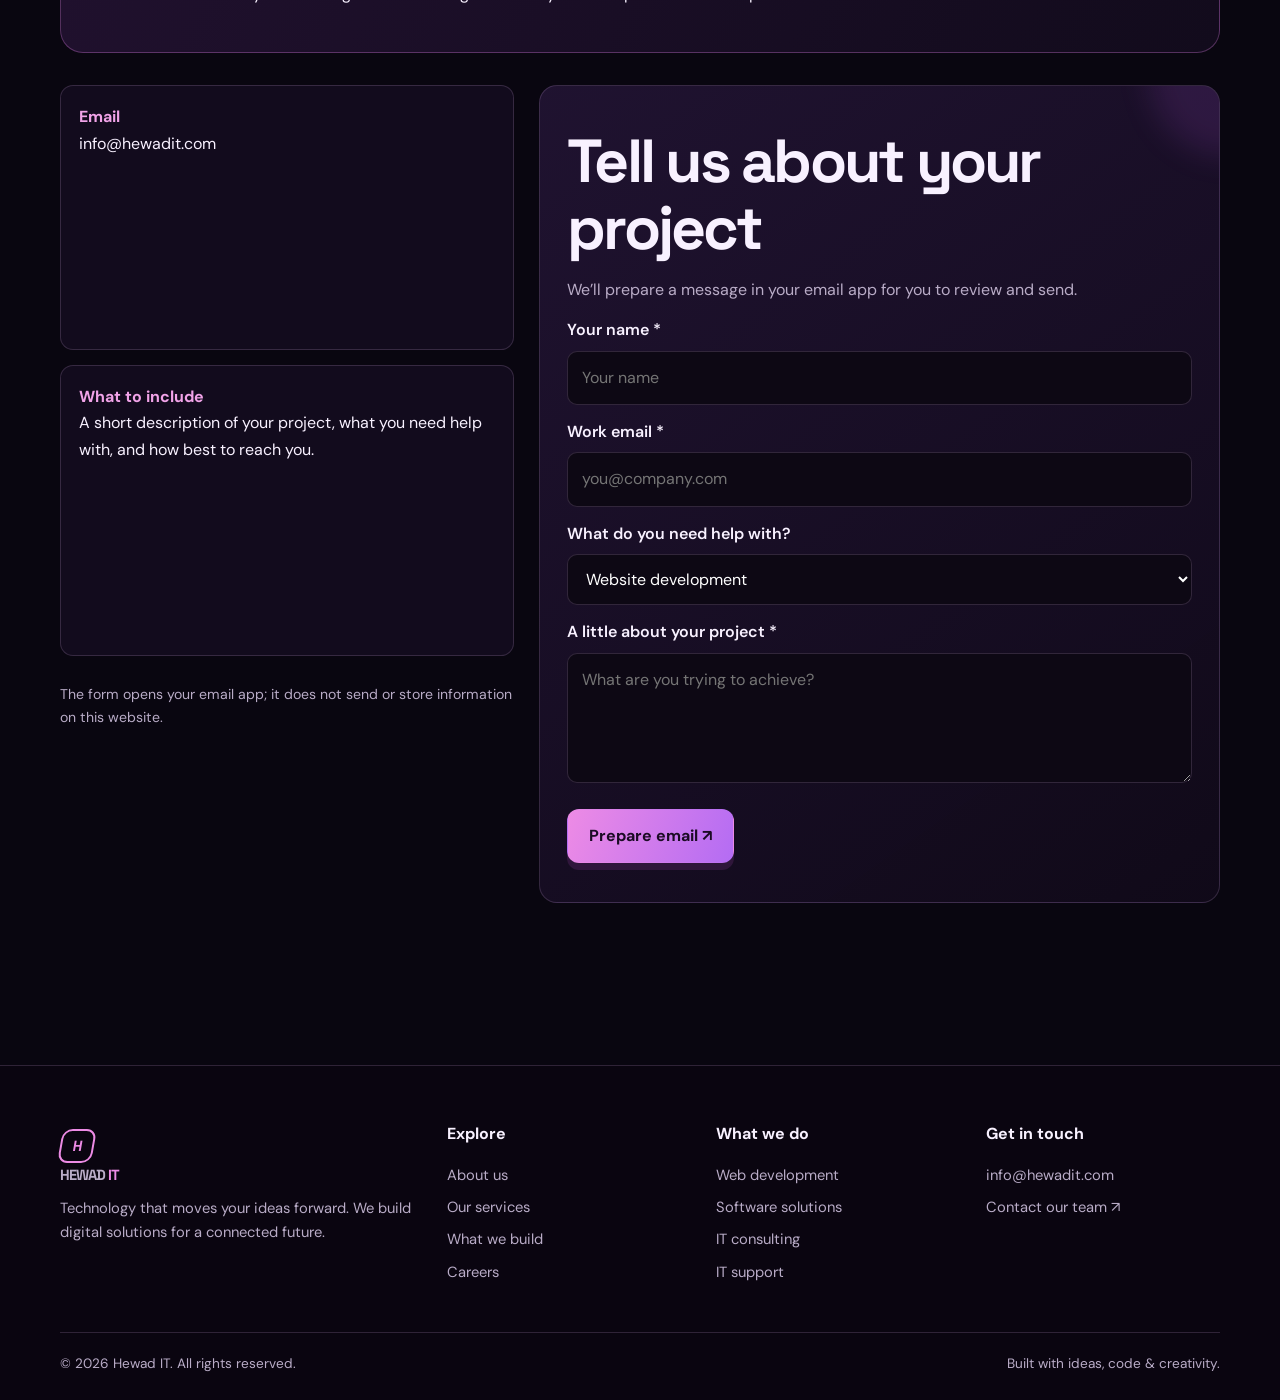
==== commit 157bfaa1: "Add smooth section scrolling to homepage Enable scroll snapping between homepage sections with mobil" ====
--- a/index.html
+++ b/index.html
@@ -1,5 +1,5 @@
 <!DOCTYPE html>
-<html lang="en">
+<html lang="en" class="one-page">
 <head>
     <meta charset="UTF-8">
     <meta name="viewport" content="width=device-width, initial-scale=1.0">
--- a/style.css
+++ b/style.css
@@ -23,6 +23,21 @@
 html {
     scroll-behavior: smooth;
     scroll-padding-top: 90px;
+}
+
+html.one-page {
+    scroll-snap-type: y mandatory;
+}
+
+#home,
+#about,
+#services,
+#approach,
+#work,
+#careers,
+#contact {
+    scroll-snap-align: start;
+    scroll-snap-stop: always;
 }
 
 body {
@@ -949,6 +964,10 @@
 /* MOBILE RESPONSIVE */
 
 @media(max-width:700px) {
+    html {
+        scroll-padding-top: 68px;
+    }
+
     .container {
         width: min(100% - 32px,560px);
     }
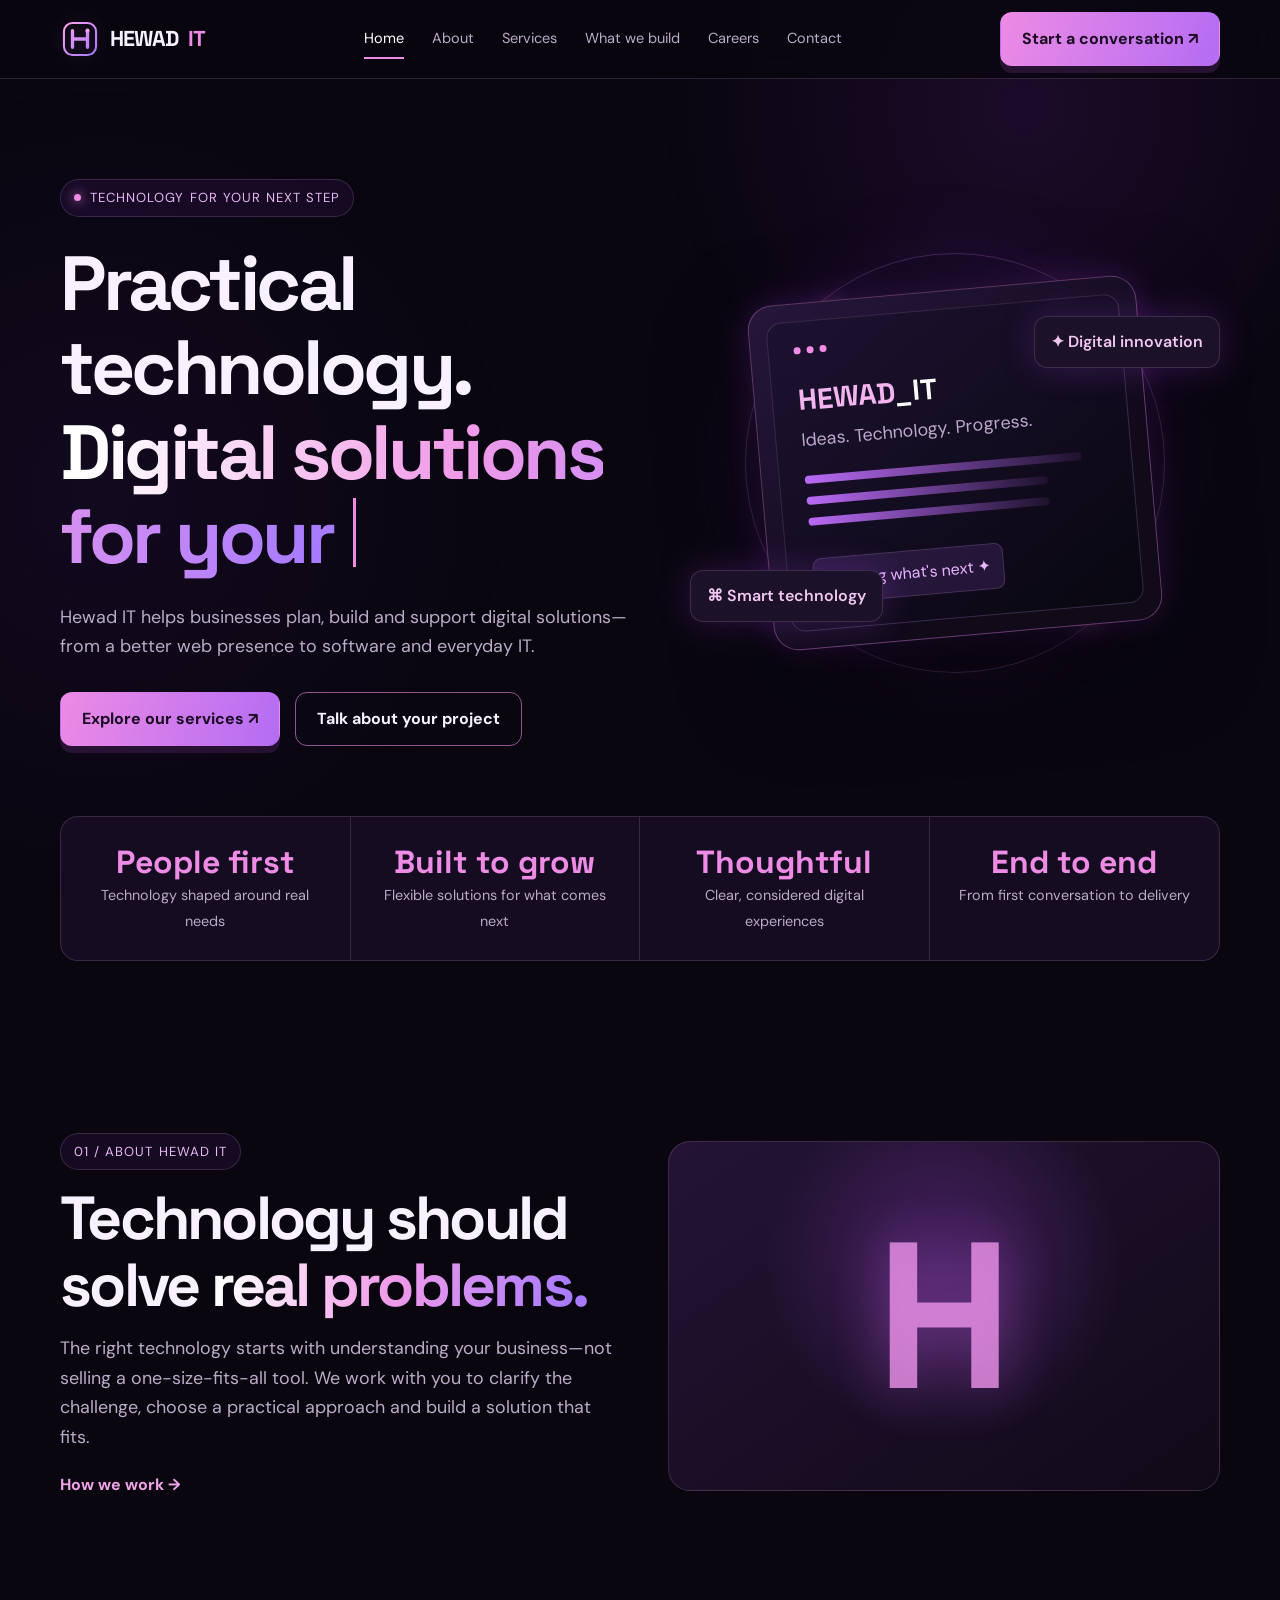
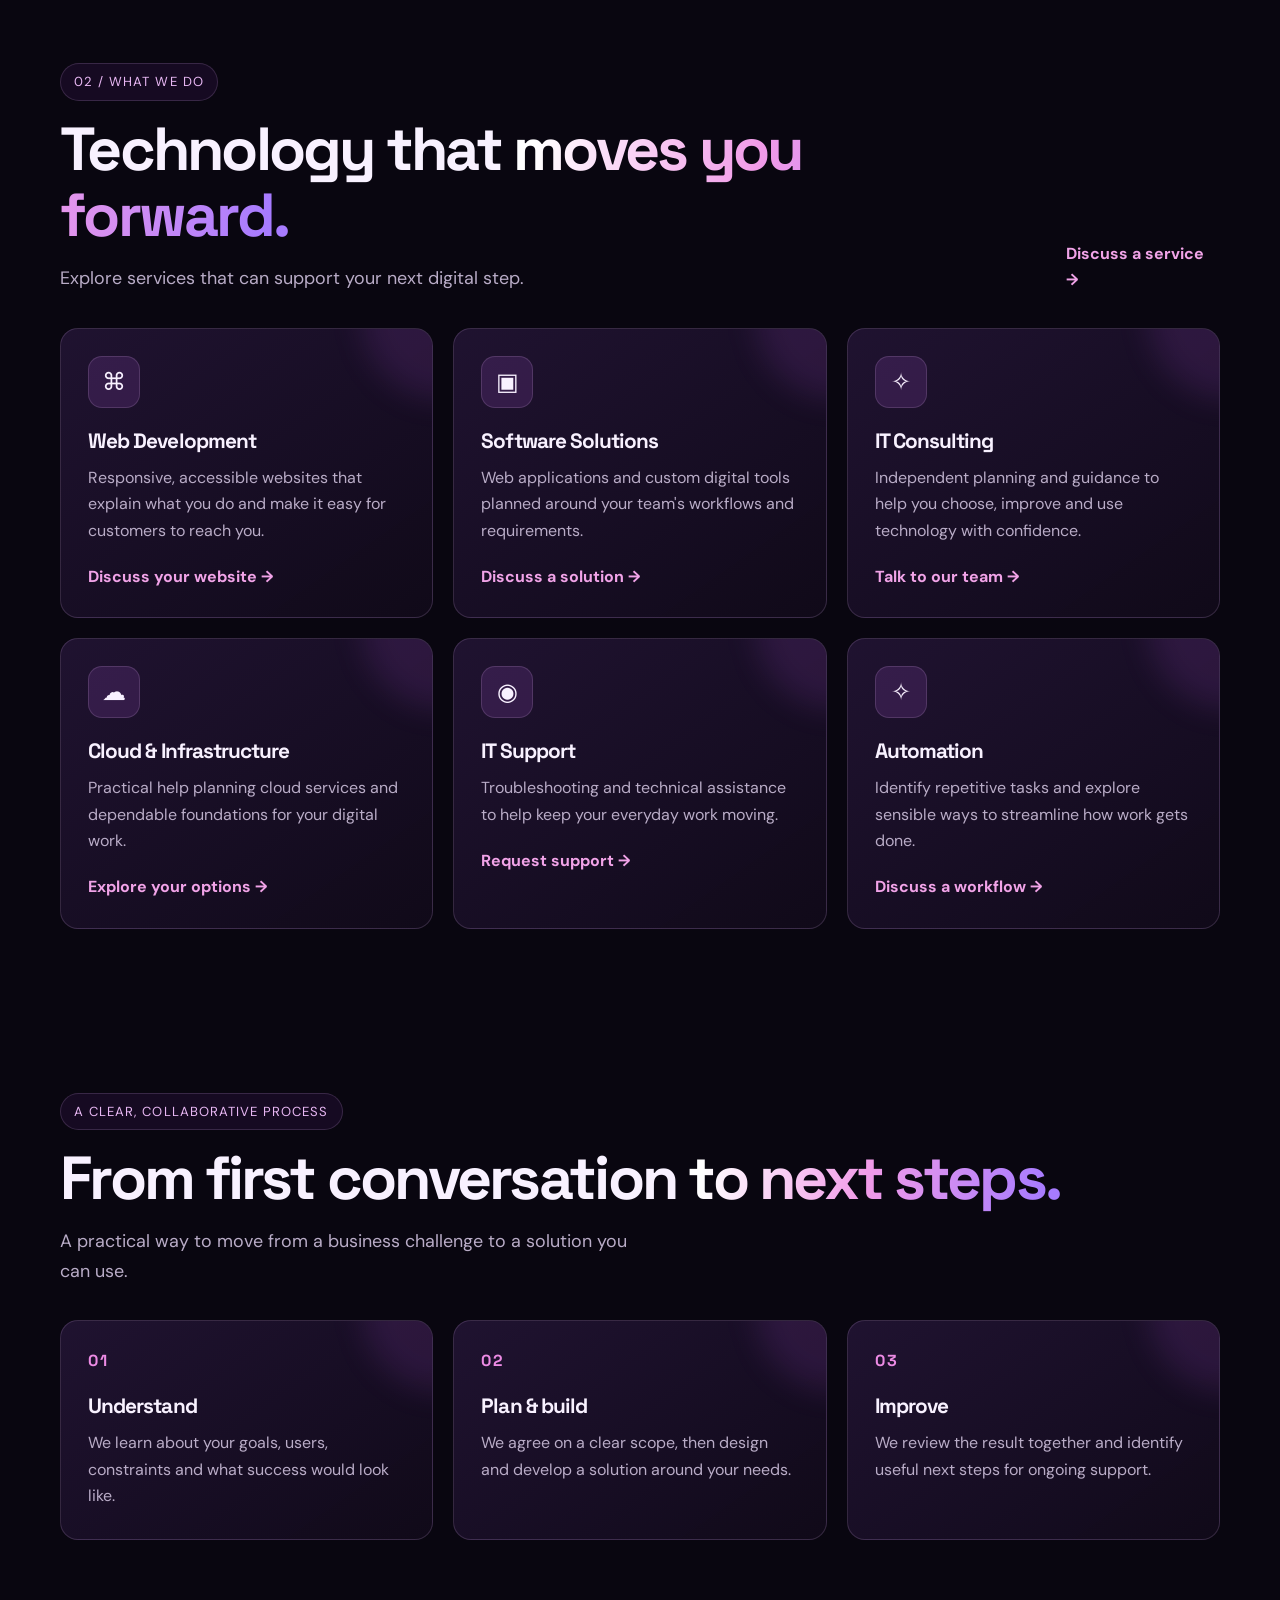
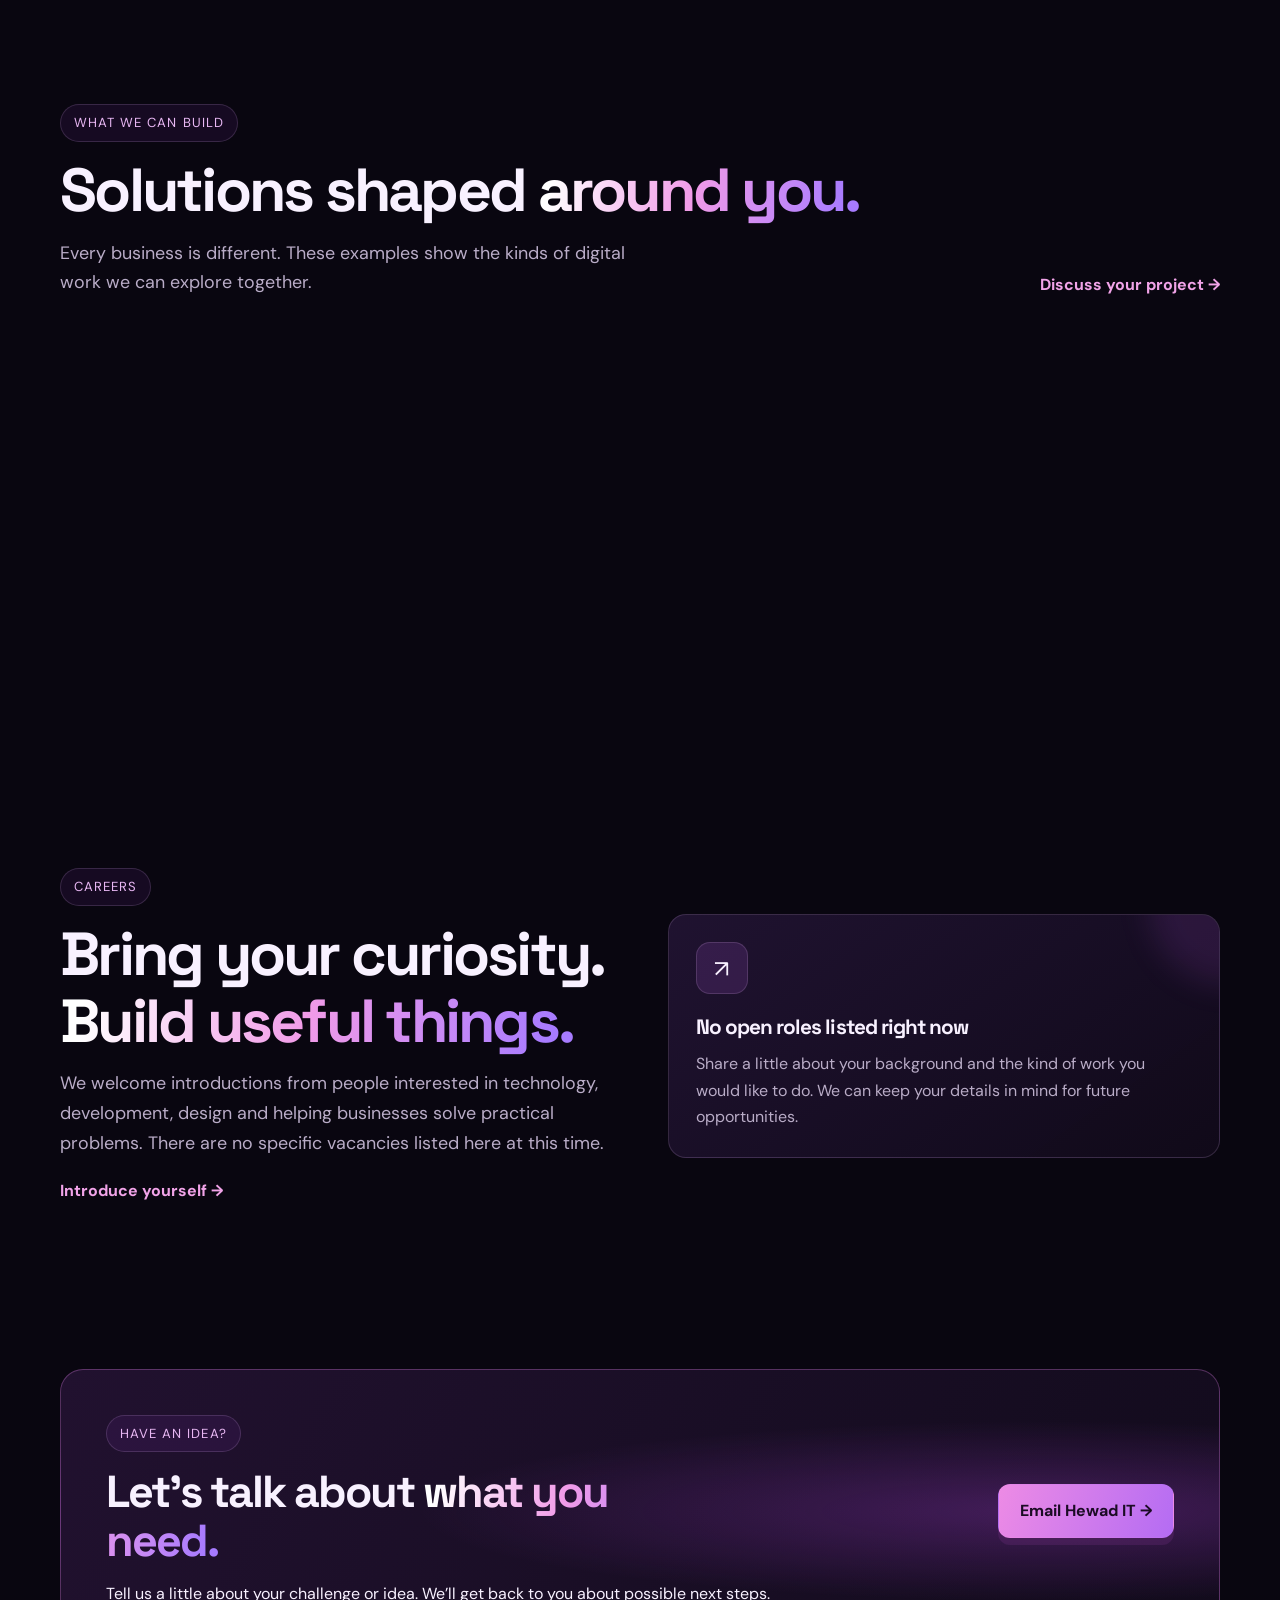
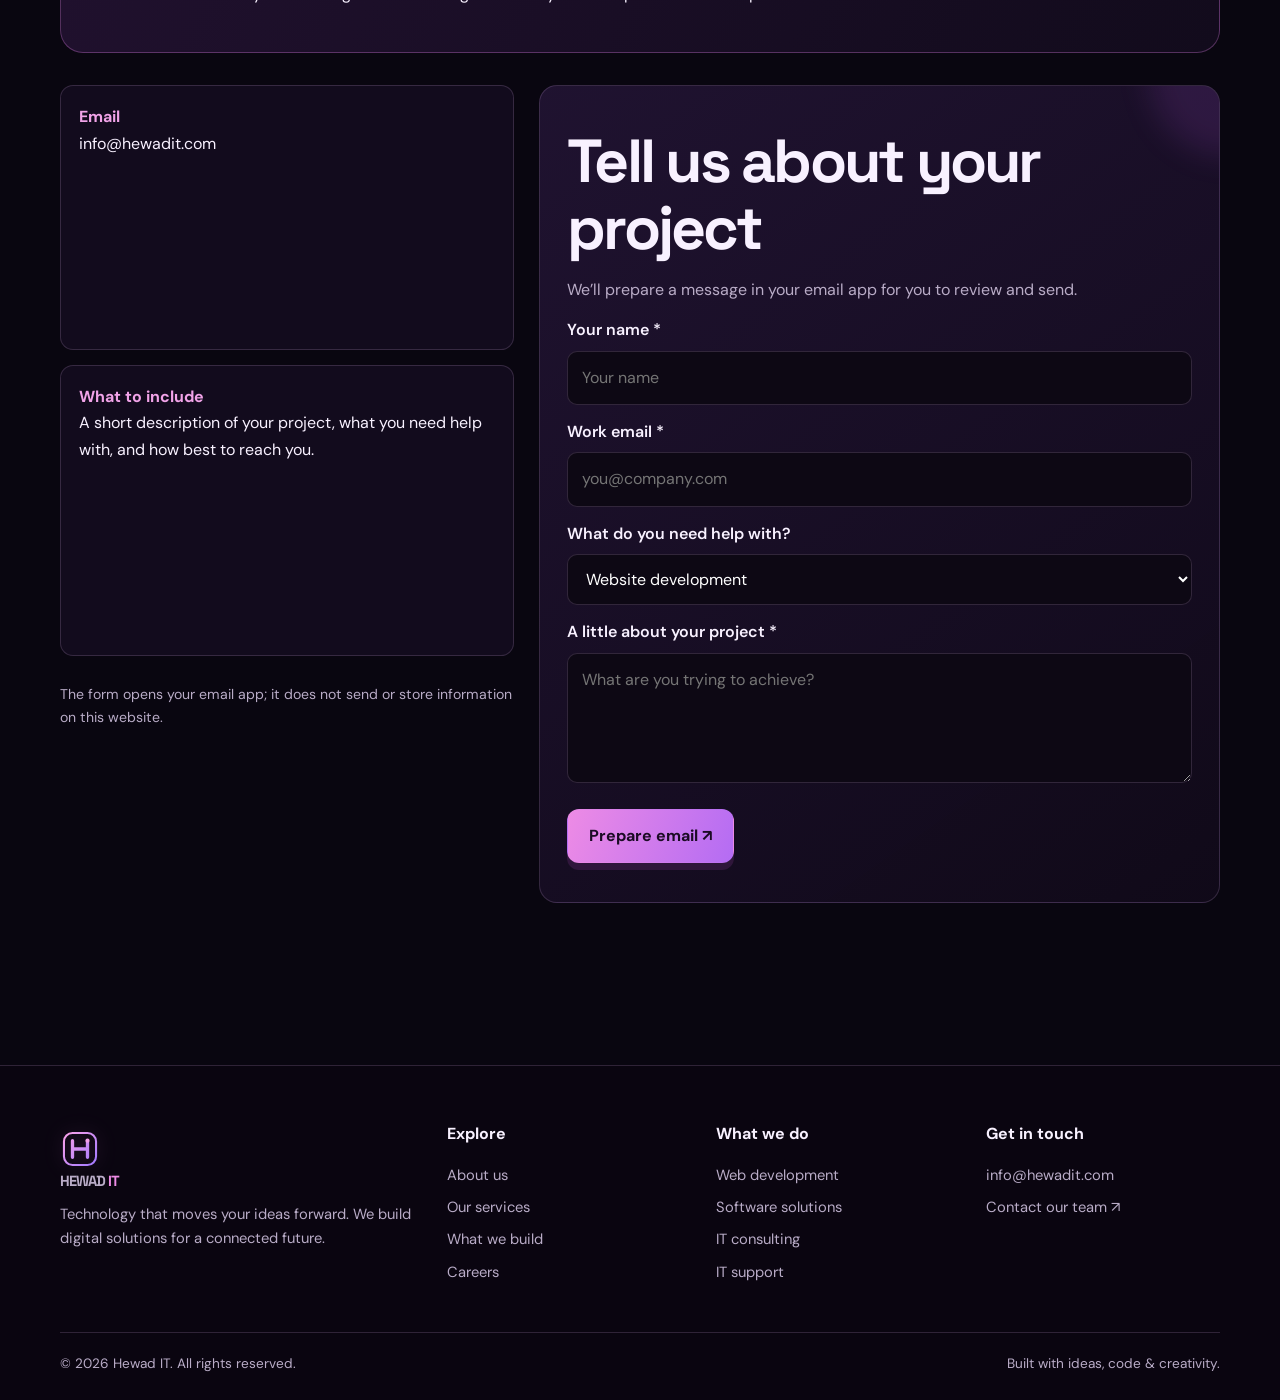
==== commit d3d2e7e4: "Add Hewad IT H logo Use a custom gradient H mark in site branding and browser favicons.  Co-authored" ====
--- a/index.html
+++ b/index.html
@@ -6,6 +6,7 @@
     <meta name="description" content="Hewad IT helps businesses plan, build and support useful digital solutions, from websites and software to IT consulting.">
     <meta name="theme-color" content="#090610">
     <title>Hewad IT | Technology for your next step</title>
+    <link rel="icon" type="image/svg+xml" href="images/hewad-logo.svg">
     <link rel="stylesheet" href="style.css">
 </head>
 <body>
@@ -13,7 +14,7 @@
 <header class="site-header">
     <div class="container navbar">
         <a class="brand" href="#home" aria-label="Hewad IT home">
-            <span class="brand-mark">H</span> HEWAD <span>IT</span>
+            <img class="brand-mark" src="images/hewad-logo.svg" alt=""> HEWAD <span>IT</span>
         </a>
 
         <nav class="nav-links" aria-label="Main navigation">
@@ -371,7 +372,7 @@
         <div class="footer-grid">
             <div>
                 <a class="brand" href="#home" aria-label="Hewad IT home">
-                    <span class="brand-mark">H</span> HEWAD <span>IT</span>
+                    <img class="brand-mark" src="images/hewad-logo.svg" alt=""> HEWAD <span>IT</span>
                 </a>
 
                 <p>
--- a/style.css
+++ b/style.css
@@ -109,15 +109,17 @@
 }
 
 .brand-mark {
-    width: 34px;
-    height: 34px;
-    border: 2px solid var(--pink);
-    border-radius: 10px;
-    display: grid;
-    place-items: center;
-    color: var(--pink);
-    font-weight: 700;
-    transform: skew(-10deg);
+    display: block;
+    width: 40px;
+    height: 40px;
+    flex: 0 0 auto;
+    filter: drop-shadow(0 0 10px rgba(237,139,229,.2));
+    transition: filter .25s,transform .25s;
+}
+
+.brand:hover .brand-mark {
+    filter: drop-shadow(0 0 14px rgba(237,139,229,.5));
+    transform: translateY(-2px);
 }
 
 .brand span:last-child {
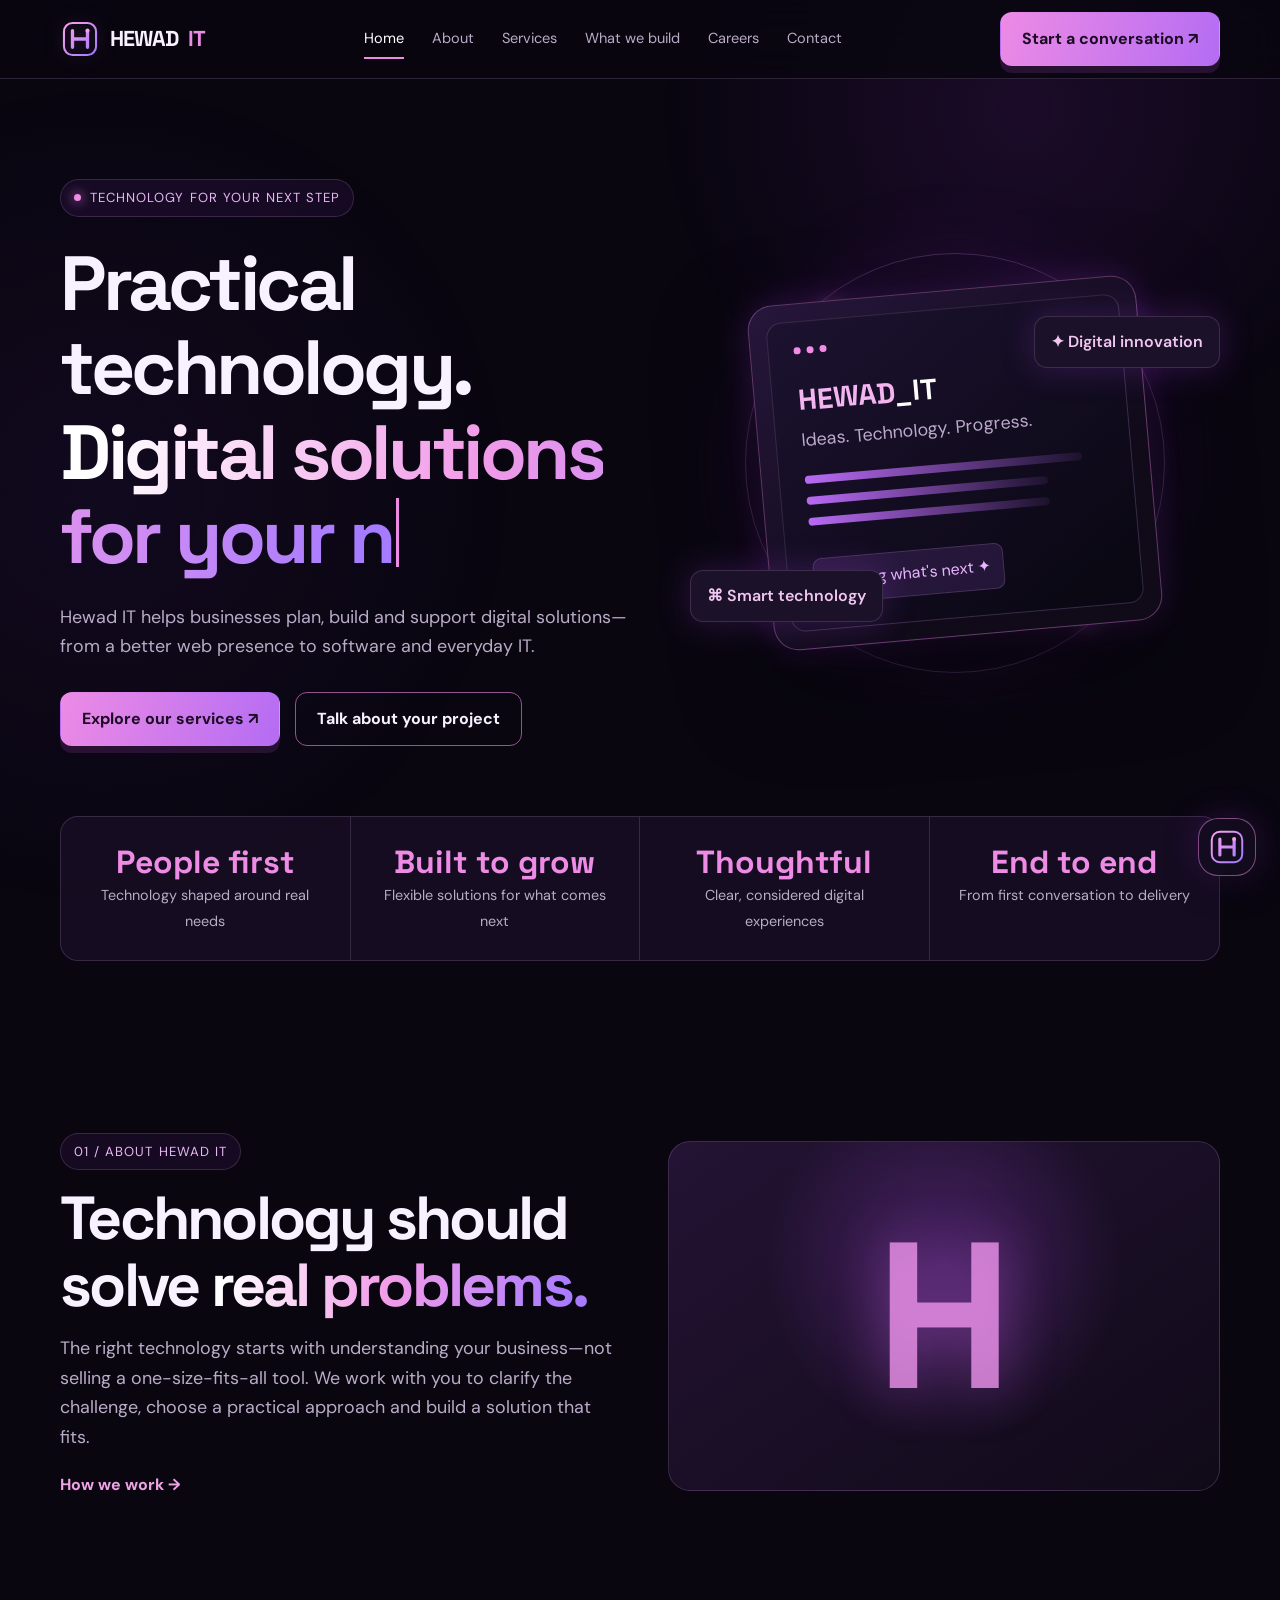
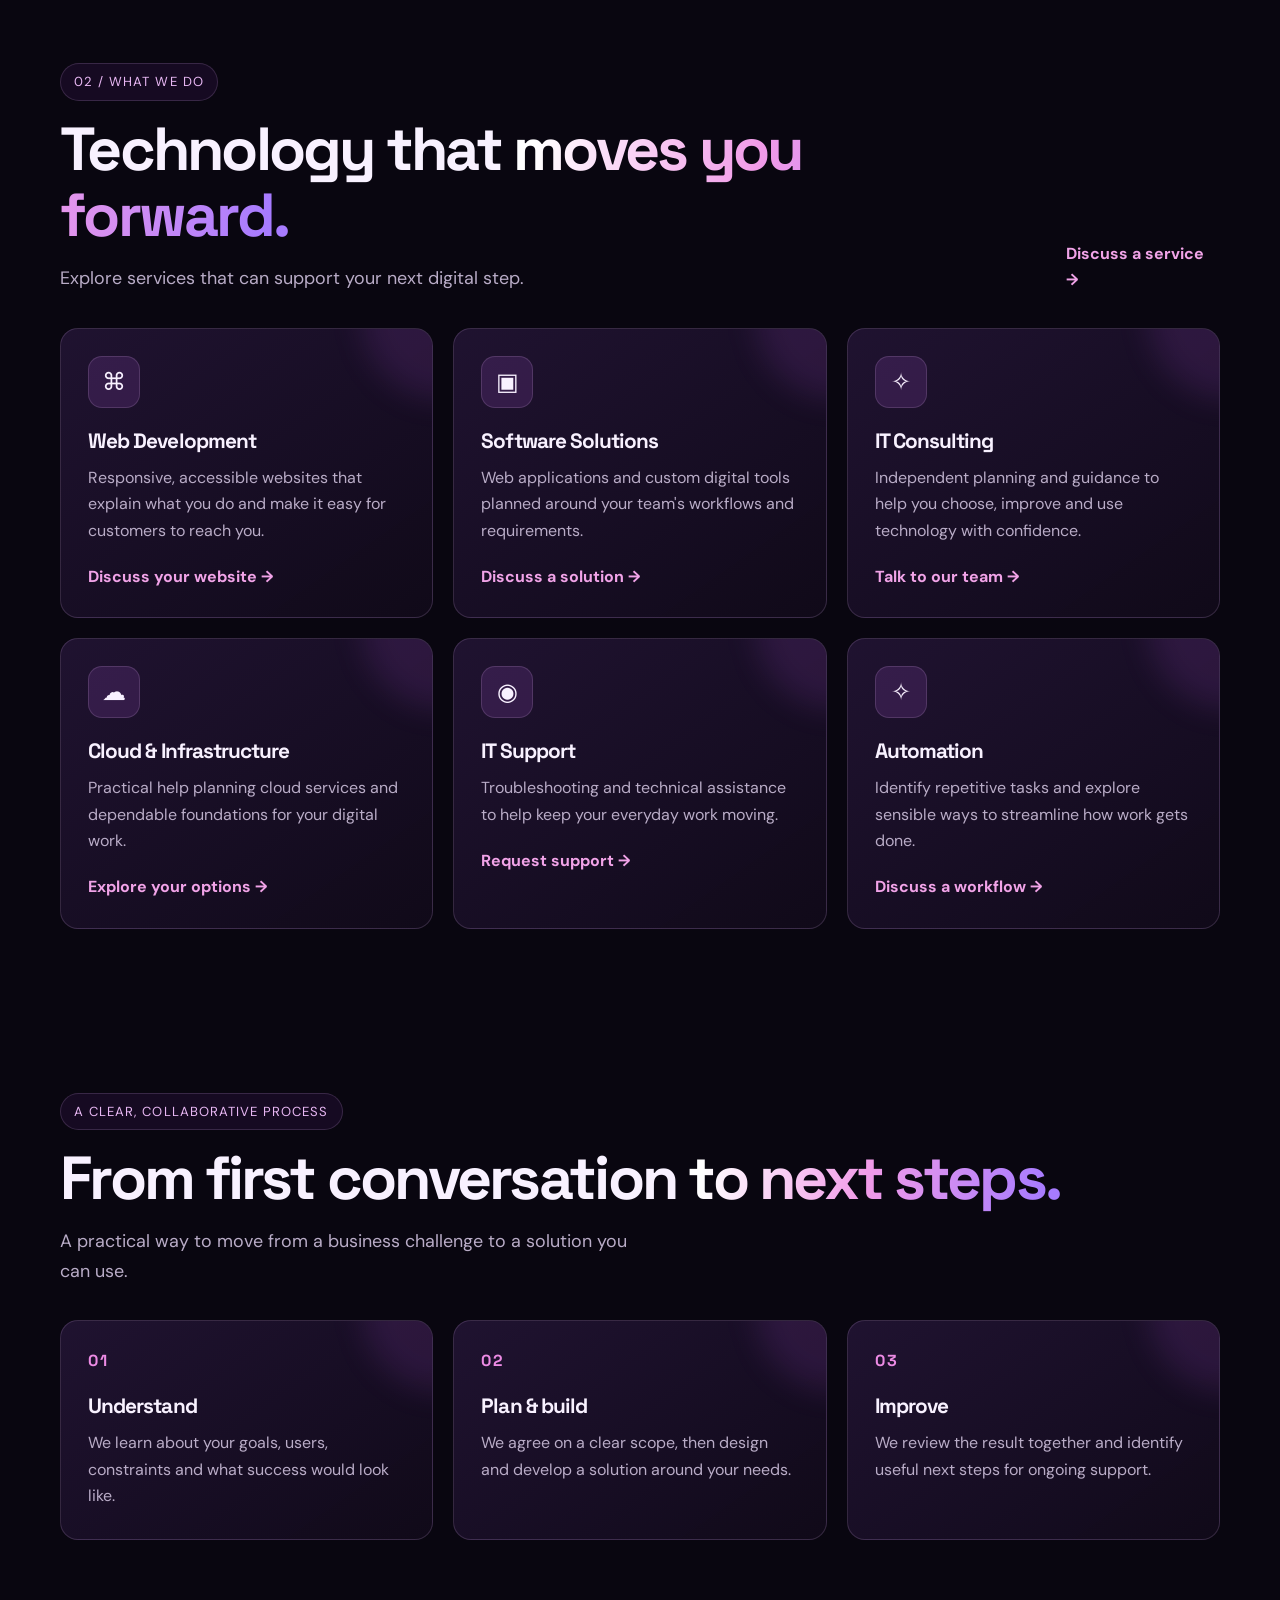
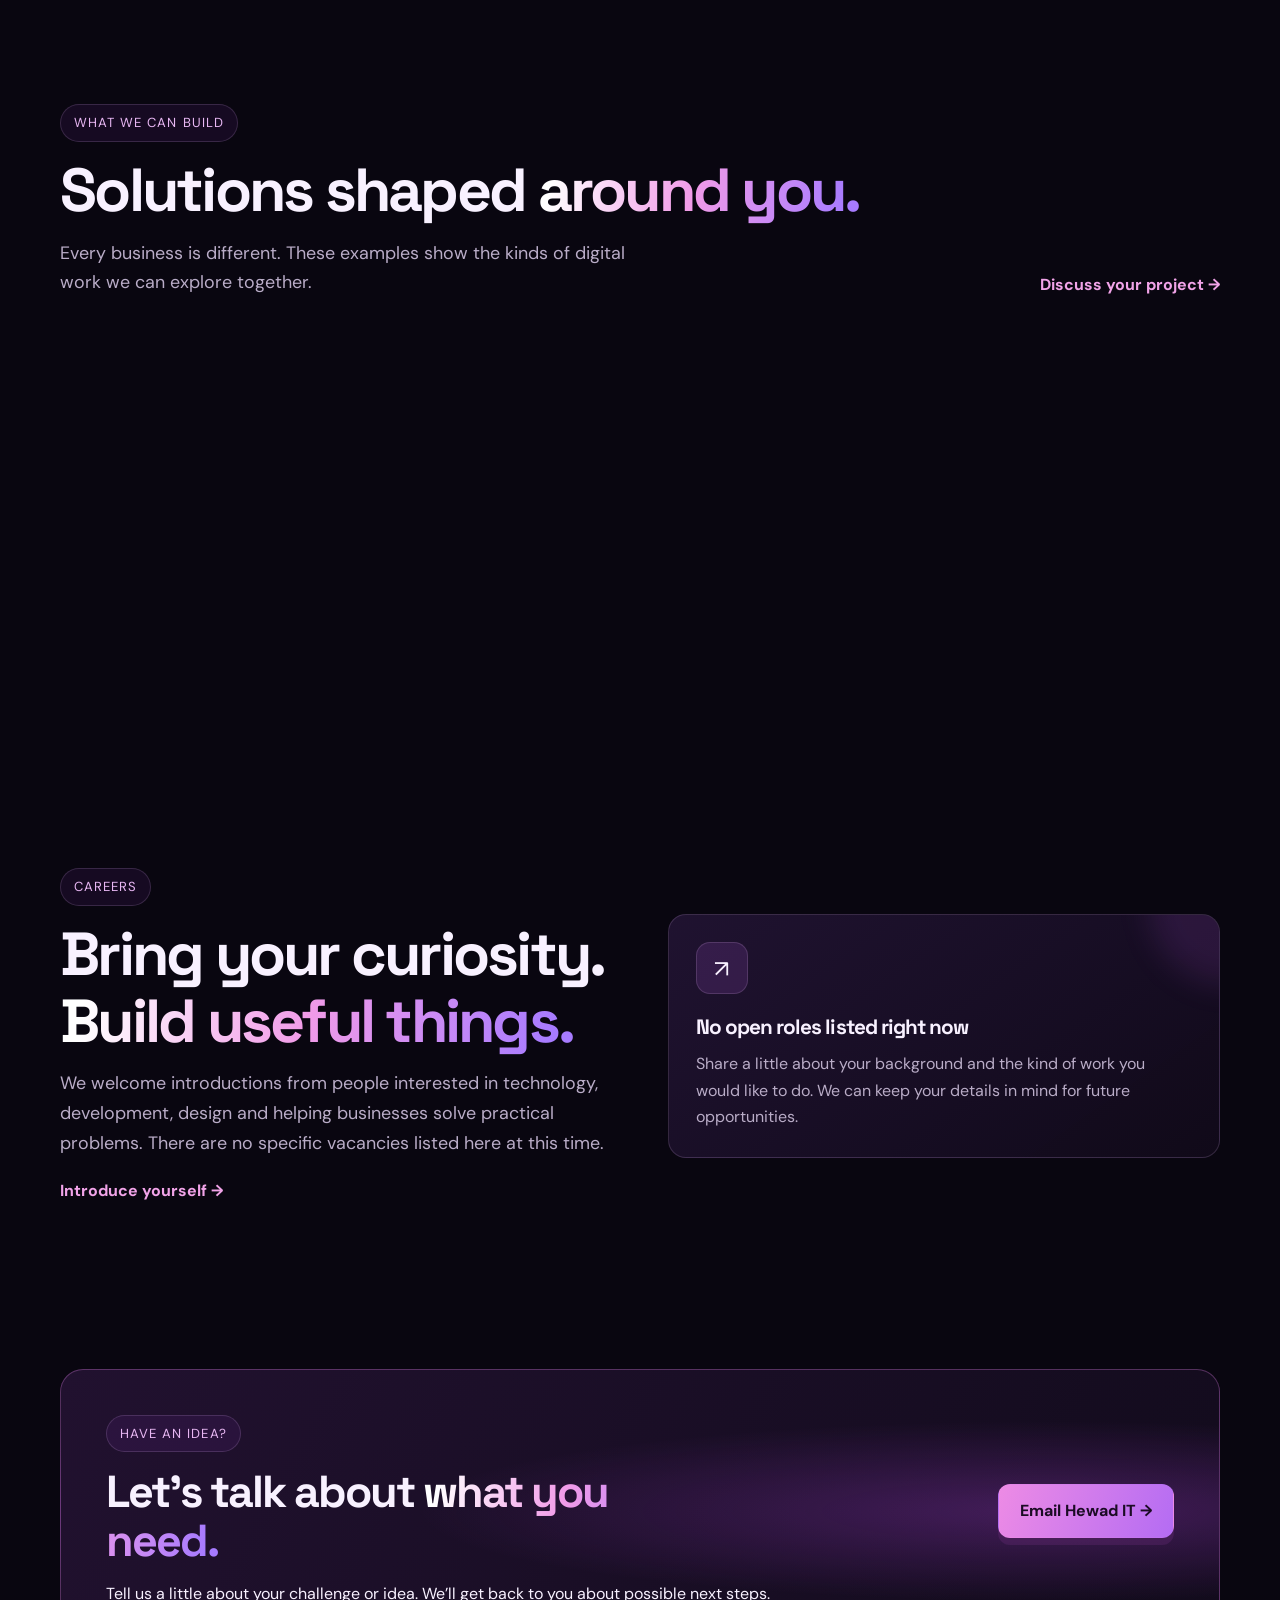
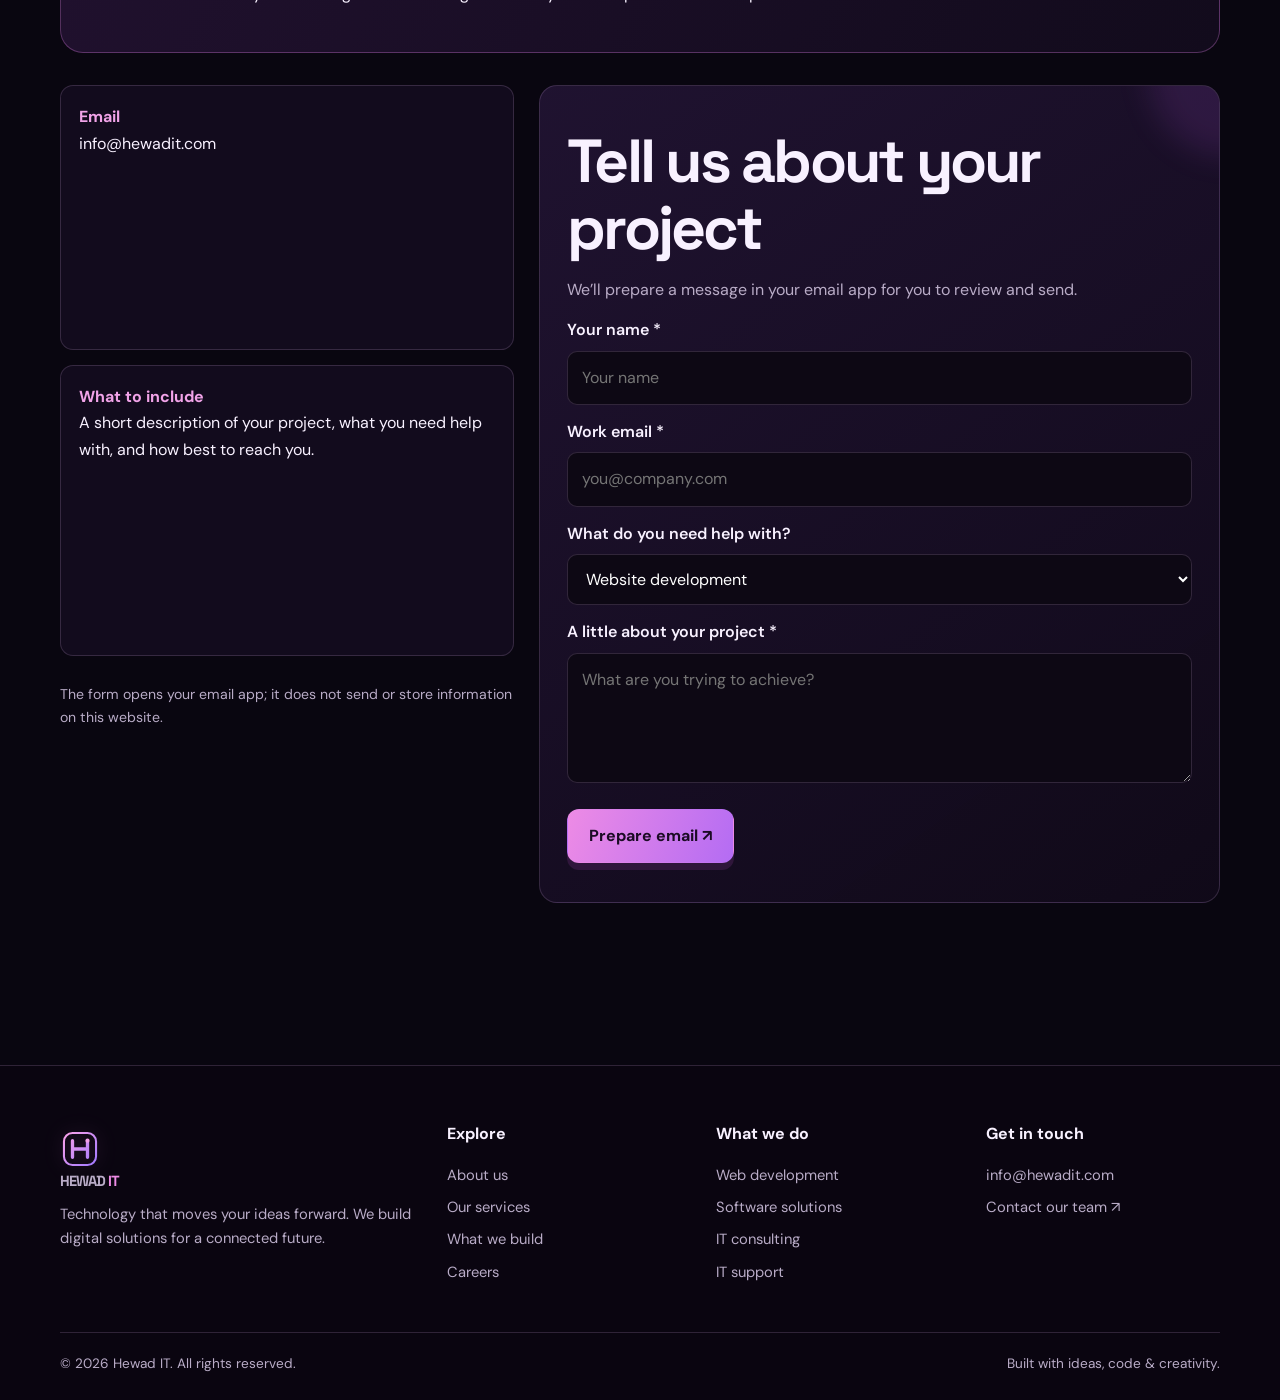
==== commit 56624f2d: "Add floating H logo and scroll reveals Keep a floating home logo visible across pages and reveal sec" ====
--- a/index.html
+++ b/index.html
@@ -411,6 +411,10 @@
     </div>
 </footer>
 
+<a class="floating-home" href="#home" aria-label="Back to Hewad IT home">
+    <img src="images/hewad-logo.svg" alt="">
+</a>
+
 <script src="main.js" defer></script>
 </body>
 </html>
--- a/style.css
+++ b/style.css
@@ -913,6 +913,40 @@
     transform: none;
 }
 
+.floating-home {
+    position: fixed;
+    right: 24px;
+    bottom: 24px;
+    z-index: 99;
+    width: 58px;
+    height: 58px;
+    display: grid;
+    place-items: center;
+    border: 1px solid rgba(237,139,229,.5);
+    border-radius: 20px;
+    background: rgba(20,13,32,.92);
+    box-shadow: 0 10px 32px rgba(0,0,0,.38),var(--glow);
+    backdrop-filter: blur(12px);
+    transition: transform .25s,border-color .25s,box-shadow .25s;
+}
+
+.floating-home img {
+    display: block;
+    width: 38px;
+    height: 38px;
+    animation: float-logo 3.2s ease-in-out infinite;
+}
+
+.floating-home:hover {
+    transform: translateY(-5px) scale(1.05);
+    border-color: var(--pink);
+    box-shadow: 0 14px 36px rgba(0,0,0,.45),0 0 28px rgba(237,139,229,.35);
+}
+
+.floating-home:hover img {
+    animation-play-state: paused;
+}
+
 /* TYPING CURSOR */
 
 .cursor {
@@ -935,6 +969,10 @@
     50% { transform: translateY(-13px) rotate(-3deg); }
 }
 
+@keyframes float-logo {
+    50% { transform: translateY(-4px); }
+}
+
 @keyframes spin {
     to { transform: rotate(360deg); }
 }
@@ -972,6 +1010,19 @@
 
     .container {
         width: min(100% - 32px,560px);
+    }
+
+    .floating-home {
+        right: 16px;
+        bottom: 18px;
+        width: 52px;
+        height: 52px;
+        border-radius: 17px;
+    }
+
+    .floating-home img {
+        width: 34px;
+        height: 34px;
     }
 
     .navbar {
